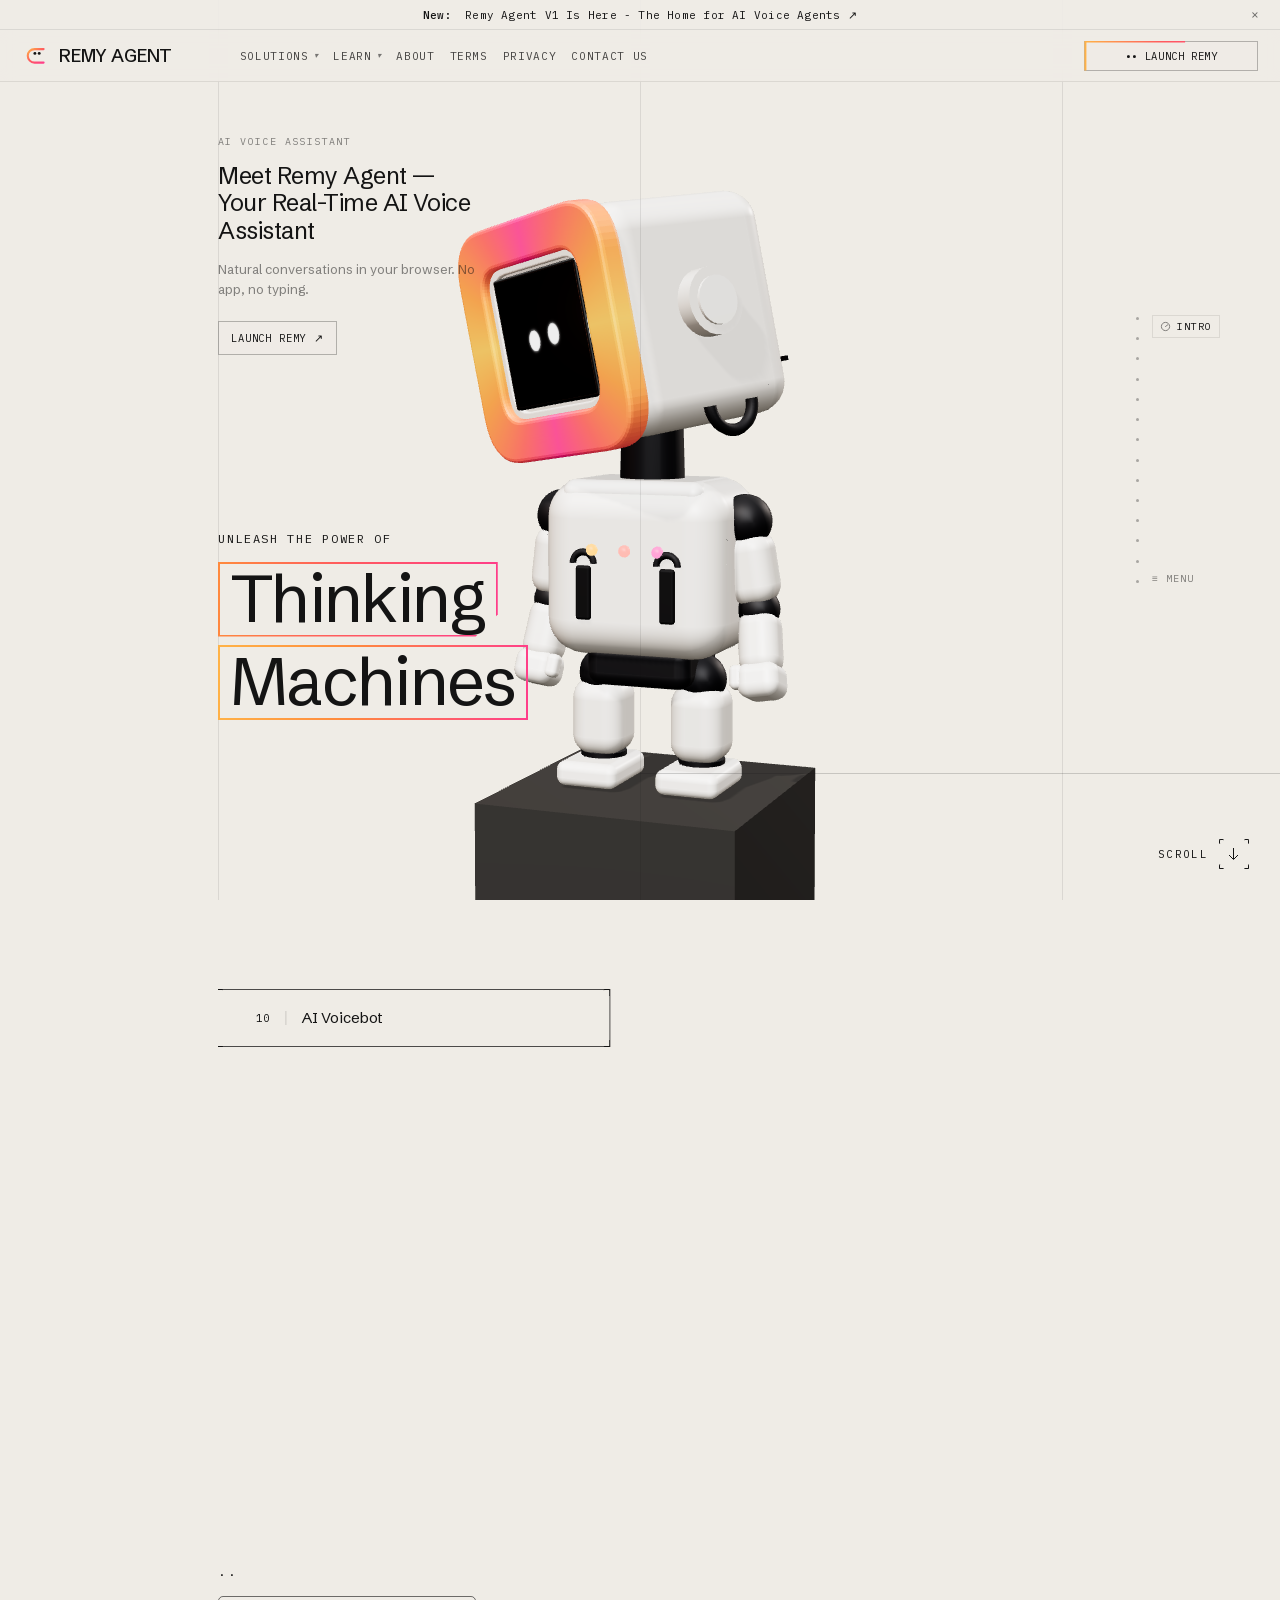
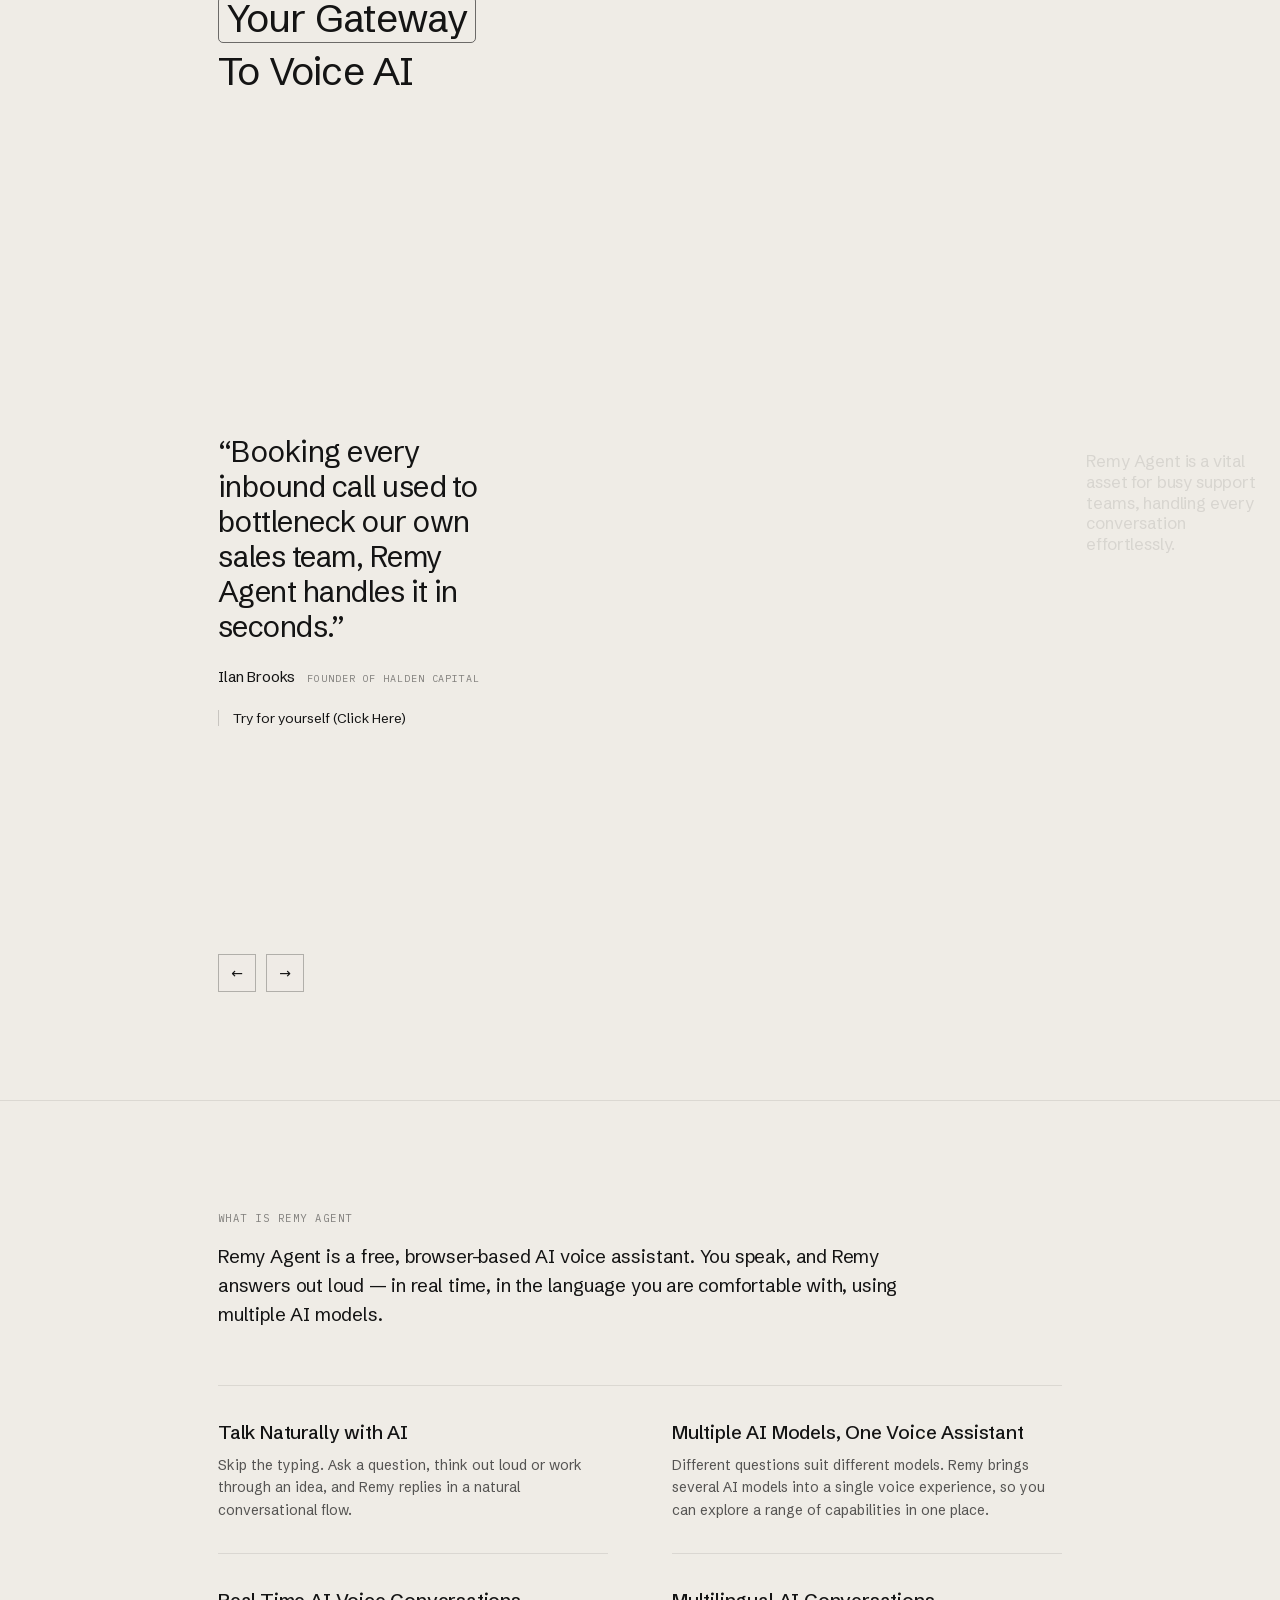
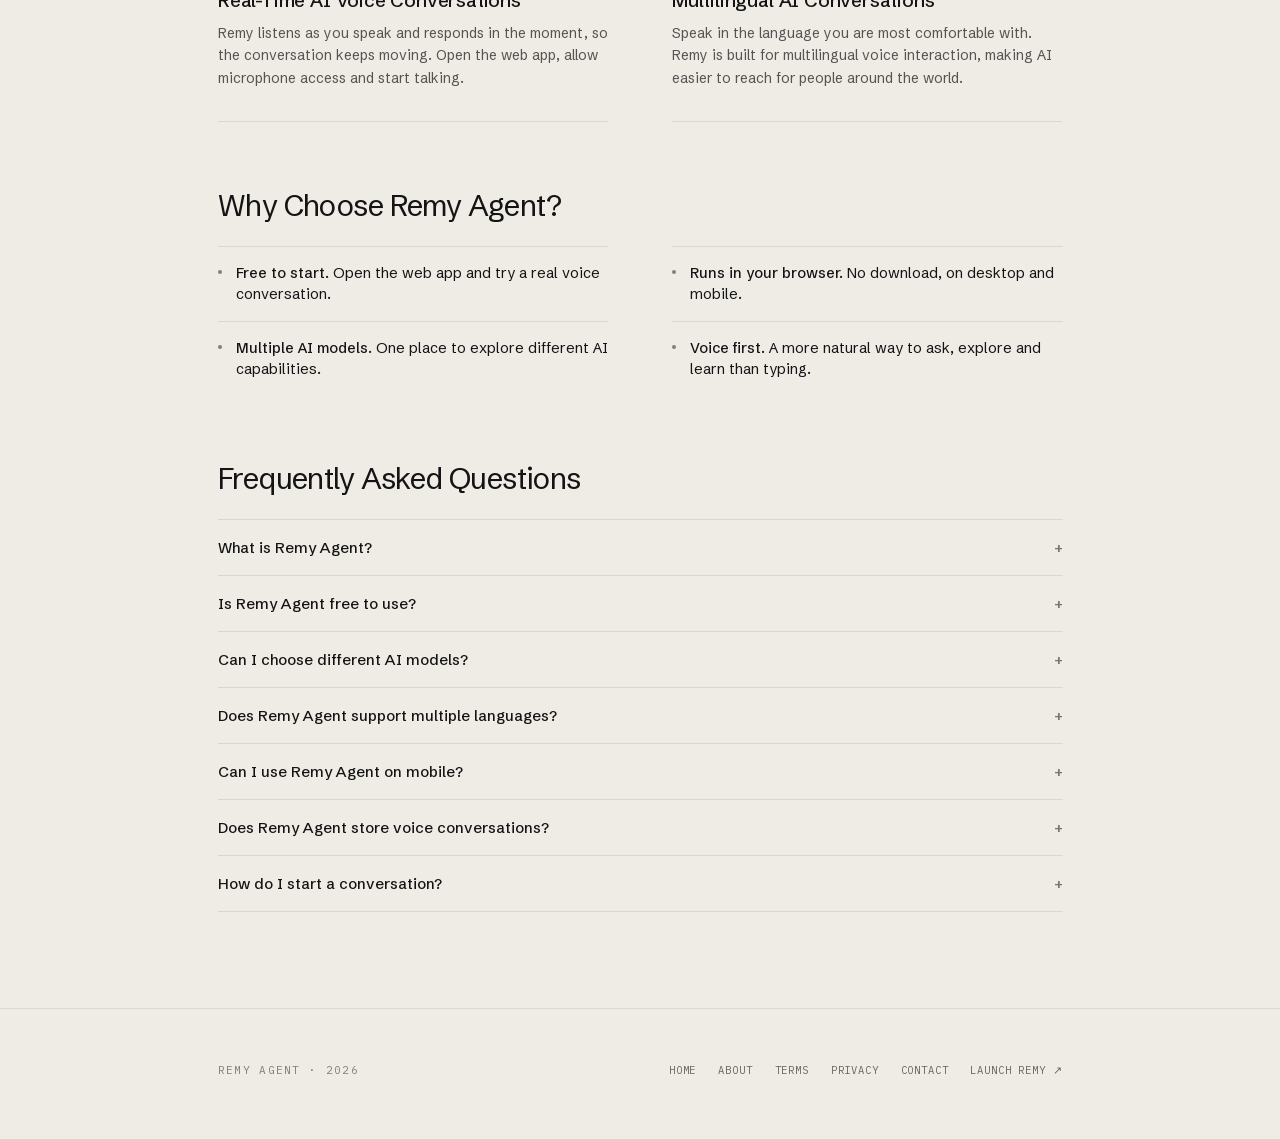
==== index.html @ 3ed599ac "Add files via upload" ====
<!DOCTYPE html>
<html lang="en">
<head>
<meta charset="utf-8" />
<meta name="viewport" content="width=device-width, initial-scale=1" />
<title>Remy Agent – Free Real-Time AI Voice Chat Assistant</title>
<meta name="description" content="Talk naturally with AI using Remy Agent. Experience real-time voice conversations, multilingual support, and multiple AI models in one voice chat assistant." />
<link rel="canonical" href="https://remyagent.cc/" />
<meta name="robots" content="index, follow, max-image-preview:large, max-snippet:-1" />
<meta name="author" content="DotcomAI" />
<meta name="theme-color" content="#efece6" />
<link rel="icon" href="favicon.svg" type="image/svg+xml" />
<meta property="og:type" content="website" />
<meta property="og:site_name" content="Remy Agent" />
<meta property="og:locale" content="en_US" />
<meta property="og:title" content="Remy Agent – Real-Time AI Voice Chat" />
<meta property="og:description" content="Have natural real-time voice conversations with AI using multiple models." />
<meta property="og:url" content="https://remyagent.cc/" />
<meta property="og:image" content="https://remyagent.cc/og-image.png" />
<meta property="og:image:width" content="1200" />
<meta property="og:image:height" content="630" />
<meta property="og:image:alt" content="Remy Agent — Thinking Machines" />
<meta name="twitter:card" content="summary_large_image" />
<meta name="twitter:title" content="Remy Agent – Real-Time AI Voice Chat" />
<meta name="twitter:description" content="Have natural real-time voice conversations with AI using multiple models." />
<meta name="twitter:image" content="https://remyagent.cc/og-image.png" />
<meta name="twitter:image:alt" content="Remy Agent — Thinking Machines" />
<script>document.documentElement.className="js";</script>
<link rel="stylesheet" href="assets/css/site.css" />
<script type="application/ld+json">
{
 "@context": "https://schema.org",
 "@graph": [
  {
   "@type": "Organization",
   "@id": "https://remyagent.cc/#org",
   "name": "DotcomAI",
   "url": "https://remyagent.cc/",
   "description": "DotcomAI is an AI-focused technology initiative under Dotcom One and the publisher of Remy Agent.",
   "parentOrganization": {
    "@type": "Organization",
    "name": "Dotcom One"
   },
   "contactPoint": {
    "@type": "ContactPoint",
    "contactType": "customer support",
    "email": "help@remyagent.cc"
   }
  },
  {
   "@type": "WebSite",
   "@id": "https://remyagent.cc/#website",
   "url": "https://remyagent.cc/",
   "name": "Remy Agent",
   "inLanguage": "en",
   "publisher": {
    "@id": "https://remyagent.cc/#org"
   }
  },
  {
   "@type": "SoftwareApplication",
   "@id": "https://remyagent.cc/#app",
   "name": "Remy Agent",
   "url": "https://remyagent.cc/",
   "applicationCategory": "CommunicationApplication",
   "operatingSystem": "Web",
   "description": "A real-time AI voice chat agent for natural conversations with multiple AI models.",
   "publisher": {
    "@id": "https://remyagent.cc/#org"
   }
  },
  {
   "@type": "WebPage",
   "@id": "https://remyagent.cc/#webpage",
   "url": "https://remyagent.cc/",
   "name": "Remy Agent – Free Real-Time AI Voice Chat Assistant",
   "description": "Talk naturally with AI using Remy Agent. Real-time voice conversations, multilingual support and multiple AI models in one voice chat assistant.",
   "isPartOf": {
    "@id": "https://remyagent.cc/#website"
   },
   "about": {
    "@id": "https://remyagent.cc/#app"
   },
   "publisher": {
    "@id": "https://remyagent.cc/#org"
   },
   "inLanguage": "en",
   "primaryImageOfPage": {
    "@type": "ImageObject",
    "url": "https://remyagent.cc/og-image.png"
   }
  }
 ]
}
</script>
</head>
<body>
<header class="topbar" id="topbar">
  <span class="tb-link"><b>New:</b>&nbsp;Remy Agent V1 Is Here - The Home for AI Voice Agents&nbsp;↗</span>
  <button class="tb-x" id="topbarClose" aria-label="Dismiss announcement">×</button>
</header>
<nav class="nav" id="siteNav" aria-label="Main">
  <a class="brand" href="./" aria-label="Remy Agent home">
    <svg viewBox="0 0 27 27" width="27" height="27" aria-hidden="true">
      <defs>
        <linearGradient id="lgBrand" x1="0" y1="0" x2="1" y2="1">
          <stop offset="0" stop-color="#ffb347"/>
          <stop offset=".5" stop-color="#ff5a5f"/>
          <stop offset="1" stop-color="#ff3d8b"/>
        </linearGradient>
      </defs>
      <path d="M21.6 7.1H12.5a6.75 6.75 0 0 0 0 13.5h9.1" fill="none" stroke="url(#lgBrand)" stroke-width="2.1" stroke-linecap="round"/>
      <circle cx="12.9" cy="11.4" r="1.45" fill="#141414"/>
      <circle cx="17.2" cy="11.4" r="1.45" fill="#141414"/>
    </svg>
    <span>REMY AGENT</span>
  </a>
  <div class="menu">
    <a href="#product">Solutions<i class="car">▾</i></a>
    <a href="#learn">Learn<i class="car">▾</i></a>
    <a href="about/">About</a>
    <a href="terms/">Terms</a>
    <a href="privacy/">Privacy</a>
    <a href="mailto:help@remyagent.cc">Contact us</a>
  </div>
  <div class="navCta"><a class="btn" href="https://chat.remyagent.cc" target="_blank" rel="noopener"><span>•• LAUNCH REMY</span></a></div>
</nav>
<aside class="rail" aria-hidden="true">
  <div class="railDots">
    <i></i><i></i><i></i><i></i><i></i><i></i><i></i>
    <i></i><i></i><i></i><i></i><i></i><i></i><i></i>
  </div>
  <div class="railBody">
    <div class="railLabel" id="railLabel">
      <svg width="11" height="11" viewBox="0 0 12 12"><circle cx="6" cy="6" r="4.5" fill="none" stroke="currentColor" stroke-width="1"/><path d="M6 6L8.4 4.2" stroke="currentColor" stroke-width="1" stroke-linecap="round"/></svg>
      <span id="railText">Intro</span>
    </div>
    <div class="railMenu">≡ MENU</div>
  </div>
</aside>
<div class="guides" aria-hidden="true"><i></i><i></i><i></i></div>

<main class="stack">
  <section class="sec hero" id="intro">
    <div class="heroIntro">
      <p class="kick rv">AI voice assistant</p>
      <h1 class="rv">Meet Remy Agent — Your Real-Time AI Voice Assistant</h1>
      <p class="heroNote rv">Natural conversations in your browser. No app, no typing.</p>
      <a class="heroCta rv" href="https://chat.remyagent.cc" target="_blank" rel="noopener"><span>Launch Remy</span><span>↗</span></a>
    </div>

    <div class="heroLeft">
      <div class="unleash rv">Unleash the power of</div>
      <div class="headline">
        <div class="hlBox hl1 rv">Thinking</div>
        <div class="hlBox hl2 rv">Machines</div>
      </div>
    </div>

    <div class="bottomRule rv"></div>

    <a class="scrollLink rv" href="#product">
      <span>Scroll</span>
      <span class="arrowBox">
        <i class="cb tl"></i><i class="cb tr"></i><i class="cb bl"></i><i class="cb br"></i>
        <svg width="11" height="13" viewBox="0 0 11 13" fill="none" aria-hidden="true"><path d="M5.5 0v11M1 7l4.5 4.5L10 7" stroke="#141414" stroke-width="1"/></svg>
      </span>
    </a>
  </section>

  <section class="sec product" id="product">
    <div class="tabs rv">
      <div class="tabTrack" id="tabTrack"></div>
    </div>

    <div class="prodHead">
      <div class="prodDots rv">··</div>
      <div class="rv"><span class="gateBox">Your Gateway</span></div>
      <div class="prodTwo rv">To Voice AI</div>
    </div>
  </section>

  <section class="sec reviews" id="reviews">
    <div class="quoteWrap rv">
      <blockquote class="quoteText fadeGroup" id="revQuote" style="margin:0"></blockquote>
      <div class="revBy fadeGroup">
        <span class="revName" id="revName">Ilan Brooks</span>
        <span class="revRole" id="revRole">Founder of Halden Capital</span>
      </div>
      <div class="tryLine fadeGroup">Try for yourself (Click Here)</div>
    </div>

    <div class="revArrows rv">
      <button id="revPrev" aria-label="Previous review">←</button>
      <button id="revNext" aria-label="Next review">→</button>
    </div>

    <p class="ghost" id="revGhost"></p>
  </section>

  <section class="sec band" id="learn">
    <p class="kick rv">What is Remy Agent</p>
    <p class="lead rv">Remy Agent is a free, browser-based AI voice assistant. You speak, and Remy answers out loud — in real time, in the language you are comfortable with, using multiple AI models.</p>

    <div class="capGrid">
      <article class="cap rv">
        <h2>Talk Naturally with AI</h2>
        <p>Skip the typing. Ask a question, think out loud or work through an idea, and Remy replies in a natural conversational flow.</p>
      </article>
      <article class="cap rv">
        <h2>Multiple AI Models, One Voice Assistant</h2>
        <p>Different questions suit different models. Remy brings several AI models into a single voice experience, so you can explore a range of capabilities in one place.</p>
      </article>
      <article class="cap rv">
        <h2>Real-Time AI Voice Conversations</h2>
        <p>Remy listens as you speak and responds in the moment, so the conversation keeps moving. Open the web app, allow microphone access and start talking.</p>
      </article>
      <article class="cap rv">
        <h2>Multilingual AI Conversations</h2>
        <p>Speak in the language you are most comfortable with. Remy is built for multilingual voice interaction, making AI easier to reach for people around the world.</p>
      </article>
    </div>

    <div class="bandBlock rv">
      <h2>Why Choose Remy Agent?</h2>
      <ul class="whyList">
        <li><b>Free to start.</b> Open the web app and try a real voice conversation.</li>
        <li><b>Runs in your browser.</b> No download, on desktop and mobile.</li>
        <li><b>Multiple AI models.</b> One place to explore different AI capabilities.</li>
        <li><b>Voice first.</b> A more natural way to ask, explore and learn than typing.</li>
      </ul>
    </div>

    <div class="bandBlock rv">
      <h2>Frequently Asked Questions</h2>
      <div class="faq">
        <details><summary>What is Remy Agent?</summary><p>Remy Agent is a web-based AI voice assistant. You speak to it in your browser and it answers out loud in real time, drawing on multiple AI models.</p></details>
        <details><summary>Is Remy Agent free to use?</summary><p>Yes. You can open the web app and start a voice conversation free of charge.</p></details>
        <details><summary>Can I choose different AI models?</summary><p>Remy brings multiple AI models into one voice experience, so you can explore different capabilities from a single place.</p></details>
        <details><summary>Does Remy Agent support multiple languages?</summary><p>Yes. Remy is built for multilingual conversations — speak in the language you are most comfortable with.</p></details>
        <details><summary>Can I use Remy Agent on mobile?</summary><p>Yes. Remy runs in a modern mobile browser, so you can start a conversation without installing an app.</p></details>
        <details><summary>Does Remy Agent store voice conversations?</summary><p>Voice is processed so Remy can respond in real time. What is processed, and how long it is kept, is described in the <a href="privacy/">Privacy Policy</a>.</p></details>
        <details><summary>How do I start a conversation?</summary><p>Select “Launch Remy” to open chat.remyagent.cc, allow microphone access when your browser asks, and begin speaking.</p></details>
      </div>
    </div>
  </section>
</main>
<footer class="footer">
  <span class="fbrand">Remy Agent · 2026</span>
  <nav class="footLinks" aria-label="Footer">
    <a href="./">Home</a>
    <a href="about/">About</a>
    <a href="terms/">Terms</a>
    <a href="privacy/">Privacy</a>
    <a href="mailto:help@remyagent.cc">Contact</a>
    <a href="https://chat.remyagent.cc" target="_blank" rel="noopener">Launch Remy ↗</a>
  </nav>
</footer>
<canvas id="gl"></canvas>
<script src="assets/js/remy.bundle.js"></script>
</body>
</html>
---- assets/css/site.css ----
@font-face{font-family:'IBM Plex Mono';font-style:normal;font-weight:300;font-display:swap;src:url('../fonts/ibm-plex-mono-300.woff2') format('woff2');}
@font-face{font-family:'IBM Plex Mono';font-style:normal;font-weight:400;font-display:swap;src:url('../fonts/ibm-plex-mono-400.woff2') format('woff2');}
@font-face{font-family:'IBM Plex Mono';font-style:normal;font-weight:500;font-display:swap;src:url('../fonts/ibm-plex-mono-500.woff2') format('woff2');}
@font-face{font-family:'Schibsted Grotesk';font-style:normal;font-weight:400 500;font-display:swap;src:url('../fonts/schibsted-grotesk-var.woff2') format('woff2');}

:root{
  --paper:#efece6;
  --ink:#141414;
  --dim:rgba(20,20,20,.5);
  --grid:rgba(20,20,20,.09);
  --hair:rgba(20,20,20,.18);
  --col:17%;
  --grad:conic-gradient(from 200deg,#ffb347,#ff8a3d 18%,#ff5a5f 34%,#ff3d8b 50%,#ff5a5f 66%,#ff8a3d 82%,#ffb347);
  --grad-l:linear-gradient(100deg,#ffb347 0%,#ff8a3d 26%,#ff5a5f 58%,#ff3d8b 100%);
  --sans:'Schibsted Grotesk',system-ui,-apple-system,'Segoe UI',Helvetica,Arial,sans-serif;
  --mono:'IBM Plex Mono',ui-monospace,SFMono-Regular,Menlo,monospace;
  --ease:cubic-bezier(.2,.7,.2,1);
}
*,*::before,*::after{box-sizing:border-box}
html,body{margin:0;padding:0}
html{scroll-behavior:auto}
body{
  background:var(--paper);
  color:var(--ink);
  font-family:var(--sans);
  -webkit-font-smoothing:antialiased;
  -moz-osx-font-smoothing:grayscale;
  overflow-x:hidden;
}
::selection{background:#ff8a3d;color:#141414}
a{color:inherit;text-decoration:none}
button{font:inherit;color:inherit}
svg{display:block}
.mono{font-family:var(--mono);text-transform:uppercase;letter-spacing:.05em}

/* ---------- fixed chrome ---------- */
#gl{position:fixed;inset:0;width:100%;height:100%;z-index:0;pointer-events:none;display:block}
.guides{position:fixed;inset:0;z-index:1;pointer-events:none}
.guides i{position:absolute;top:0;bottom:0;width:1px;background:var(--grid)}
.guides i:nth-child(1){left:17%}
.guides i:nth-child(2){left:50%}
.guides i:nth-child(3){left:83%}

.stack{position:relative;z-index:3}

.topbar{
  position:fixed;top:0;left:0;right:0;height:30px;z-index:60;
  display:flex;align-items:center;justify-content:center;
  font-family:var(--mono);font-size:11px;letter-spacing:.02em;
  background:rgba(239,236,230,.92);border-bottom:1px solid var(--grid);
  transition:transform .5s cubic-bezier(.6,0,.2,1);
}
.topbar b{font-weight:500}
.topbar .tb-link{display:inline-flex;align-items:center;gap:6px}
.topbar .tb-x{
  position:absolute;right:14px;top:50%;transform:translateY(-50%);
  width:22px;height:22px;display:grid;place-items:center;background:none;border:0;
  font-family:var(--mono);font-size:13px;line-height:1;cursor:pointer;padding:0;opacity:.6;
  transition:opacity .2s;
}
.topbar .tb-x:hover{opacity:1}
body.chrome-hidden .topbar{transform:translateY(-100%)}

.nav{
  position:fixed;top:30px;left:0;right:0;height:52px;z-index:55;
  display:grid;grid-template-columns:17% 1fr 17%;align-items:center;
  background:rgba(239,236,230,.86);
  -webkit-backdrop-filter:blur(8px);backdrop-filter:blur(8px);
  border-bottom:1px solid var(--grid);
  transition:top .5s cubic-bezier(.6,0,.2,1);
}
body.chrome-hidden .nav{top:0}
.brand{display:flex;align-items:center;gap:10px;padding-left:22px;font-size:18px;letter-spacing:-.01em;font-weight:500;white-space:nowrap}
.brand svg{flex:0 0 auto}
.menu{display:flex;align-items:center;gap:24px;padding-left:22px;font-family:var(--mono);font-size:11px;letter-spacing:.06em;text-transform:uppercase}
.menu a{display:inline-flex;align-items:center;gap:5px;opacity:.78;transition:opacity .2s;white-space:nowrap;cursor:pointer}
.menu a:hover{opacity:1}
.menu a[aria-current="page"]{opacity:1;border-bottom:1px solid var(--ink);padding-bottom:2px}

.menu .car{font-size:8px;opacity:.7;transform:translateY(-1px)}
.navCta{display:flex;align-items:center;justify-content:flex-end;padding:0 22px}
.btn{
  text-decoration:none;
  position:relative;display:inline-flex;align-items:center;justify-content:center;gap:8px;
  height:30px;width:100%;max-width:176px;padding:0 10px;
  border:1px solid rgba(20,20,20,.28);background:rgba(239,236,230,.5);
  font-family:var(--mono);font-size:10.5px;letter-spacing:.06em;text-transform:uppercase;
  cursor:pointer;transition:background .25s,border-color .25s;white-space:nowrap;text-decoration:none;
}
.btn:hover{background:rgba(20,20,20,.05);border-color:rgba(20,20,20,.5)}
.btn::before{
  content:"";position:absolute;inset:-1px;pointer-events:none;
  background:linear-gradient(90deg,#ffb347,#ff5a5f 45%,#ff3d8b);
  clip-path:polygon(0 0,58% 0,58% 2px,2px 2px,2px 100%,0 100%);
}
.btn>span{position:relative}

.rail{
  position:fixed;right:20px;top:50%;transform:translateY(-50%);
  height:270px;z-index:50;display:flex;gap:13px;
}
.railDots{display:flex;flex-direction:column;justify-content:space-between;align-items:center;width:3px;padding:2px 0}
.railDots i{width:3px;height:3px;border-radius:50%;background:rgba(20,20,20,.32)}
.railBody{position:relative;width:108px;height:100%}
.railLabel{
  position:absolute;top:0;left:0;display:flex;align-items:center;gap:6px;
  padding:4px 7px;background:rgba(239,236,230,.82);border:1px solid var(--grid);
  font-family:var(--mono);font-size:10px;letter-spacing:.1em;text-transform:uppercase;
  transition:transform .7s var(--ease);will-change:transform;
}
.railLabel svg{opacity:.55}
.railMenu{position:absolute;bottom:0;left:0;font-family:var(--mono);font-size:10px;letter-spacing:.1em;color:var(--dim);white-space:nowrap}

/* ---------- shared section bits ---------- */
.sec{position:relative;height:100vh;min-height:640px;overflow:hidden}
.hairTop{border-top:1px solid var(--hair)}
.cb{position:absolute;width:7px;height:7px;pointer-events:none;z-index:2;border-radius:1.5px}
.cb.tl{top:-1px;left:-1px;border-top:1px solid var(--ink);border-left:1px solid var(--ink)}
.cb.tr{top:-1px;right:-1px;border-top:1px solid var(--ink);border-right:1px solid var(--ink)}
.cb.bl{bottom:-1px;left:-1px;border-bottom:1px solid var(--ink);border-left:1px solid var(--ink)}
.cb.br{bottom:-1px;right:-1px;border-bottom:1px solid var(--ink);border-right:1px solid var(--ink)}

.rv{opacity:0;transform:translateY(26px);transition:opacity 1s var(--ease),transform 1s var(--ease);will-change:opacity,transform}
.sec.in .rv{opacity:1;transform:none}

/* ---------- hero ---------- */
.heroLeft{position:absolute;left:17%;bottom:20%;z-index:5}
.unleash{font-family:var(--mono);font-size:12px;letter-spacing:.14em;text-transform:uppercase;margin-bottom:16px}
.headline{display:flex;flex-direction:column;align-items:flex-start;gap:9px}
.hlBox{
  position:relative;display:inline-block;padding:.02em .18em .05em;
  font-size:clamp(42px,5.25vw,92px);font-weight:400;line-height:1.04;letter-spacing:-.025em;
  background:rgba(239,236,230,0);
}
.hlBox::after{
  content:"";position:absolute;inset:0;padding:2px;pointer-events:none;
  -webkit-mask:linear-gradient(#000 0 0) content-box,linear-gradient(#000 0 0);
  -webkit-mask-composite:xor;
  mask:linear-gradient(#000 0 0) content-box,linear-gradient(#000 0 0);
  mask-composite:exclude;
}
.hl1::after{background:linear-gradient(95deg,#ff8a3d 0%,#ff5a5f 45%,#ff3d8b 100%);clip-path:polygon(0 0,100% 0,100% calc(100% - 22px),calc(100% - 22px) 100%,0 100%)}
.hl2::after{background:linear-gradient(95deg,#ffb347 0%,#ff8a3d 42%,#ff3d8b 100%)}

.bottomRule{position:absolute;left:50%;right:0;bottom:14%;height:1px;background:var(--hair);z-index:4}
.scrollLink{
  position:absolute;right:17%;bottom:3.6%;z-index:5;
  display:flex;align-items:center;gap:12px;
  font-family:var(--mono);font-size:11px;letter-spacing:.12em;text-transform:uppercase;
}
.arrowBox{position:relative;width:28px;height:28px;display:grid;place-items:center}
.arrowBox .cb{width:5px;height:5px}
.arrowBox svg{animation:bob 2s ease-in-out infinite}
@keyframes bob{0%,100%{transform:translateY(0)}50%{transform:translateY(4px)}}

/* ---------- product ---------- */
.tabs{
  position:absolute;top:9%;left:17%;right:0;height:74px;overflow:hidden;z-index:5;
  -webkit-mask-image:linear-gradient(90deg,#000 0,#000 80%,transparent 100%);
  mask-image:linear-gradient(90deg,#000 0,#000 80%,transparent 100%);
}
.tabTrack{display:flex;height:74px;transition:transform .9s cubic-bezier(.65,0,.2,1);will-change:transform}
.tab{
  position:relative;flex:0 0 33vw;width:33vw;height:74px;display:flex;align-items:center;
  padding-right:22px;color:rgba(20,20,20,.14);
  transition:color .4s ease,opacity .6s ease;
}
.tab .frame{position:absolute;inset:8px 30px 8px -2px;border:1px solid transparent;transition:border-color .4s ease}
.tab .frame .cb{opacity:0;transition:opacity .4s ease}
.tab.active{color:var(--ink)}
.tab.active .frame{border-color:rgba(20,20,20,.75)}
.tab.active .frame .cb{opacity:1}
.tab.passed{opacity:0}
.tab .num{
  flex:0 0 68px;width:68px;padding-right:14px;margin-right:16px;
  font-family:var(--mono);font-size:11px;letter-spacing:.05em;text-align:right;
  border-right:1px solid rgba(20,20,20,.16);
}
.tab .tl{font-size:15px;letter-spacing:-.01em;line-height:1.2}
.prodHead{position:absolute;left:17%;bottom:12%;z-index:5}
.prodDots{font-family:var(--mono);font-size:12px;letter-spacing:.28em;margin-bottom:14px}
.gateBox{position:relative;display:inline-block;border:1px solid rgba(20,20,20,.6);border-radius:5px;padding:.03em .2em .07em;font-size:clamp(30px,3.05vw,54px);line-height:1.05;letter-spacing:-.02em}
.prodTwo{font-size:clamp(30px,3.05vw,54px);line-height:1.05;letter-spacing:-.02em;margin-top:8px}

/* ---------- reviews ---------- */
.revBy{display:flex;align-items:baseline;flex-wrap:wrap;gap:6px 12px;margin-top:24px}
.revBy .revName{font-size:15px;letter-spacing:-.01em;line-height:1.2}
.revBy .revRole{font-family:var(--mono);font-size:10px;letter-spacing:.09em;text-transform:uppercase;color:var(--dim)}
.quoteWrap{position:absolute;left:17%;top:26%;width:23vw;z-index:5}
.quoteText{font-size:clamp(20px,2.3vw,40px);line-height:1.19;letter-spacing:-.018em}
.tryLine{margin-top:24px;padding-left:14px;border-left:1px solid var(--hair);font-size:13.5px;display:inline-block}
.revArrows{position:absolute;left:17%;bottom:12%;display:flex;gap:10px;z-index:5}
.revArrows button{
  width:38px;height:38px;border:1px solid rgba(20,20,20,.28);background:rgba(239,236,230,.4);
  display:grid;place-items:center;cursor:pointer;font-size:14px;transition:background .2s,border-color .2s;
}
.revArrows button:hover{background:rgba(20,20,20,.06);border-color:rgba(20,20,20,.55)}
.ghost{position:absolute;left:calc(83% + 24px);right:20px;top:26%;z-index:4;color:rgba(20,20,20,.1);font-size:clamp(13px,1.3vw,21px);line-height:1.26;letter-spacing:-.01em}
.fadeGroup{transition:opacity .45s ease,transform .45s ease}
.fadeGroup.out{opacity:0;transform:translateY(10px)}


@media (max-width:1439px) and (min-width:901px){
  .scrollLink{right:2.5%}
}
@media (max-width:1200px) and (min-width:901px){
  .scrollLink span:first-child{display:none}
}

/* ---------- mobile ---------- */
@media (max-width:900px){
  .guides,.navPad,.rail,.ghost,.bottomRule{display:none!important}
  .nav{grid-template-columns:1fr auto;top:30px}
  body.chrome-hidden .nav{top:0}
  .brand{padding-left:16px;font-size:16px}
  .navCta{padding:0 16px}
  .btn{max-width:none;width:auto;padding:0 12px;font-size:10px}
  .topbar{font-size:9.5px;padding:0 42px;justify-content:flex-start;white-space:nowrap;overflow:hidden}
  .topbar .tb-link{display:block;max-width:100%;overflow:hidden;text-overflow:ellipsis;white-space:nowrap}
  .heroLeft{left:16px;bottom:16px;right:16px}
  .unleash{padding:5px 8px;background:rgba(239,236,230,.88);display:inline-block;font-size:11px}
  .hlBox{font-size:clamp(38px,11vw,64px);background:rgba(239,236,230,.88)}
  .scrollLink{right:16px;bottom:16px;font-size:10px;background:rgba(239,236,230,.88);padding:4px 6px}
  .tabs{left:0;top:12%}
  .tab{flex-basis:78vw;width:78vw}
  .tab .num{flex-basis:52px;width:52px;margin-right:12px}
  .tab .tl{font-size:13.5px}
  .prodHead{left:16px;bottom:16%;right:16px}
  .gateBox,.prodTwo{background:rgba(239,236,230,.88)}
  .prodDots{display:inline-block;padding:4px 8px;background:rgba(239,236,230,.8)}
  .quoteWrap{left:16px;right:16px;width:auto;top:14%}
  .revBy .revRole{font-size:9.5px}
  .quoteText{background:rgba(239,236,230,.88);padding:6px 8px;font-size:clamp(19px,5.4vw,30px)}
  .tryLine{background:rgba(239,236,230,.88);padding:4px 10px}
  .revArrows{left:16px;bottom:16%}
  .footer{height:24vh}
}
@media (prefers-reduced-motion:reduce){
  .arrowBox svg{animation:none}
  .rv{transition-duration:.01ms}
}
/* ============================================================
   multi-page additions
   ============================================================ */
.menu{gap:20px}
@media (max-width:1280px){.menu{gap:15px}}
.navCta .btn{text-decoration:none}
.unleash{margin:0 0 16px;font-weight:400}
section,header,footer,nav,main,article,aside{display:block}

/* hero intro block (top-left of the intro screen) */
.heroIntro{position:absolute;left:17%;top:15%;width:21%;z-index:5}
.heroIntro .kick{font-family:var(--mono);font-size:10px;letter-spacing:.14em;text-transform:uppercase;color:var(--dim);margin:0 0 14px}
.heroIntro h1{font-size:clamp(21px,1.85vw,29px);font-weight:400;line-height:1.16;letter-spacing:-.02em;margin:0 0 16px}
.heroIntro .heroNote{font-size:13px;line-height:1.5;color:var(--dim);margin:0 0 22px}
.heroIntro .heroCta{display:inline-flex;align-items:center;gap:8px;font-family:var(--mono);font-size:10.5px;letter-spacing:.08em;text-transform:uppercase;padding:9px 12px;border:1px solid rgba(20,20,20,.28);background:rgba(239,236,230,.4);transition:background .25s,border-color .25s}
.heroIntro .heroCta:hover{background:rgba(20,20,20,.06);border-color:rgba(20,20,20,.55)}

/* footer */
.footer{position:relative;z-index:3;background:var(--paper);border-top:1px solid var(--grid);padding:54px 17% 62px;display:flex;justify-content:space-between;align-items:flex-start;gap:26px;flex-wrap:wrap}
.footer .fbrand{font-family:var(--mono);font-size:11px;letter-spacing:.12em;text-transform:uppercase;color:var(--dim)}
.footLinks{display:flex;gap:22px;flex-wrap:wrap;font-family:var(--mono);font-size:10.5px;letter-spacing:.08em;text-transform:uppercase}
.footLinks a{opacity:.62;transition:opacity .2s}
.footLinks a:hover{opacity:1}

/* content band on the homepage */
.band{height:auto;min-height:0;background:var(--paper);border-top:1px solid var(--grid);padding:110px 17% 96px}
.band .kick{font-family:var(--mono);font-size:10.5px;letter-spacing:.14em;text-transform:uppercase;color:var(--dim);margin:0 0 18px}
.band .lead{font-size:clamp(17px,1.45vw,21px);line-height:1.55;letter-spacing:-.01em;max-width:58ch;margin:0 0 10px}
.capGrid{display:grid;grid-template-columns:1fr 1fr;gap:0 64px;margin-top:56px;border-top:1px solid var(--grid)}
.cap{padding:34px 0 32px;border-bottom:1px solid var(--grid)}
.cap h2{font-size:19px;font-weight:500;letter-spacing:-.01em;margin:0 0 10px}
.cap p{font-size:14px;line-height:1.6;color:rgba(20,20,20,.7);margin:0}
.bandBlock{padding-top:64px}
.bandBlock h2{font-size:clamp(22px,2.3vw,34px);font-weight:400;letter-spacing:-.02em;margin:0 0 22px}
.whyList{list-style:none;padding:0;margin:0;display:grid;grid-template-columns:1fr 1fr;gap:0 64px}
.whyList li{border-top:1px solid var(--grid);padding:16px 0 16px 18px;position:relative;font-size:14.5px;line-height:1.45}
.whyList li::before{content:"";position:absolute;left:0;top:23px;width:4px;height:4px;border-radius:50%;background:var(--ink);opacity:.5}
.whyList li b{font-weight:500}
.faq{margin-top:8px;border-top:1px solid var(--grid)}
.faq details{border-bottom:1px solid var(--grid);padding:18px 0}
.faq summary{cursor:pointer;list-style:none;font-size:15px;font-weight:500;display:flex;justify-content:space-between;gap:20px;align-items:baseline}
.faq summary::-webkit-details-marker{display:none}
.faq summary::after{content:"+";font-family:var(--mono);font-size:15px;opacity:.55;flex:0 0 auto}
.faq details[open] summary::after{content:"–"}
.faq details p{margin:12px 0 2px;font-size:14px;line-height:1.6;color:rgba(20,20,20,.7);max-width:70ch}

/* inner pages */
.page{position:relative;z-index:3;background:var(--paper)}
.pageHead{padding:196px 17% 76px;border-bottom:1px solid var(--grid)}
.pageHead .kick{font-family:var(--mono);font-size:10.5px;letter-spacing:.14em;text-transform:uppercase;color:var(--dim);margin:0 0 22px}
.pageHead h1{font-size:clamp(36px,4.8vw,78px);font-weight:400;line-height:1.02;letter-spacing:-.03em;margin:0}
.pageHead h1 .grad{display:block;margin-top:12px;font-size:clamp(26px,3.4vw,54px);background:linear-gradient(95deg,#ffb347,#ff8a3d 30%,#ff5a5f 65%,#ff3d8b);-webkit-background-clip:text;background-clip:text;color:transparent}
.lede{font-size:clamp(15px,1.25vw,18px);line-height:1.6;color:rgba(20,20,20,.72);max-width:60ch;margin:28px 0 0}
.sect{padding:76px 17%;border-bottom:1px solid var(--grid)}
.sect .kick{font-family:var(--mono);font-size:10.5px;letter-spacing:.14em;text-transform:uppercase;color:var(--dim);margin:0 0 16px}
.sect h2{font-size:clamp(22px,2.3vw,34px);font-weight:400;letter-spacing:-.02em;line-height:1.15;margin:0 0 20px;max-width:24ch}
.sect p{font-size:15px;line-height:1.68;color:rgba(20,20,20,.74);max-width:66ch;margin:0 0 16px}
.sect p:last-child{margin-bottom:0}
.split{display:grid;grid-template-columns:1fr 1fr;gap:10px 72px}
.cards{display:grid;grid-template-columns:1fr 1fr;gap:1px;background:var(--grid);border:1px solid var(--grid);margin-top:34px}
.card{background:var(--paper);padding:30px 28px 32px}
.card h3{font-size:16.5px;font-weight:500;margin:0 0 8px}
.card p{font-size:13.5px;line-height:1.55;margin:0;color:rgba(20,20,20,.7)}
.vals{display:grid;grid-template-columns:repeat(4,1fr);gap:1px;background:var(--grid);border-top:1px solid var(--grid);margin-top:34px}
.val{background:var(--paper);padding:26px 22px 30px 0}
.val h3{font-size:15px;font-weight:500;margin:0 0 8px}
.val p{font-size:13px;line-height:1.5;margin:0;color:rgba(20,20,20,.68)}
.founder{display:flex;gap:32px;align-items:center;margin-top:30px;flex-wrap:wrap}
.founder .avatar{width:96px;height:96px;flex:0 0 auto;border:1px solid rgba(20,20,20,.3);display:grid;place-items:center;font-family:Georgia,serif;font-size:30px;letter-spacing:.02em}
.founder .who{font-family:var(--mono);font-size:11px;letter-spacing:.1em;text-transform:uppercase;color:var(--dim);margin:0 0 6px}
.founder .name{font-size:22px;font-weight:400;margin:0 0 4px}
.hier{display:flex;align-items:center;gap:14px;flex-wrap:wrap;margin-top:28px;font-family:var(--mono);font-size:11px;letter-spacing:.08em;text-transform:uppercase}
.hier span{padding:10px 14px;border:1px solid rgba(20,20,20,.22)}
.hier i{font-style:normal;opacity:.4}
.ctaBand{padding:92px 17% 104px;border-bottom:1px solid var(--grid)}
.ctaBand h2{font-size:clamp(28px,3.2vw,52px);font-weight:400;letter-spacing:-.03em;line-height:1.05;margin:0 0 18px;max-width:20ch}
.ctaBand p{font-size:15px;line-height:1.6;color:rgba(20,20,20,.7);max-width:48ch;margin:0 0 30px}
.btn.btnWide{width:auto;max-width:none;padding:0 20px;height:40px;font-size:11px;display:inline-flex}

/* legal */
.legal{padding:196px 17% 96px}
.legal .doc{max-width:780px}
.legal h1{font-size:clamp(30px,3.4vw,52px);font-weight:400;letter-spacing:-.025em;margin:0 0 12px;line-height:1.05}
.legal .updated{font-family:var(--mono);font-size:10.5px;letter-spacing:.1em;text-transform:uppercase;color:var(--dim);margin:0 0 44px}
.legal h2{font-size:18px;font-weight:500;margin:38px 0 10px}
.legal h3{font-size:15px;font-weight:500;margin:24px 0 8px}
.legal p,.legal li{font-size:14.5px;line-height:1.72;color:rgba(20,20,20,.74);margin:0 0 14px}
.legal ul{padding-left:20px;margin:0 0 16px}
.legal li{margin-bottom:8px}
.legal a{text-decoration:underline;text-underline-offset:3px}
.legal .note{border-left:1px solid var(--hair);padding-left:14px;font-size:13.5px;color:var(--dim)}

/* 404 */
.nf{padding:220px 17% 140px}
.nf h1{font-size:clamp(34px,5vw,80px);font-weight:400;letter-spacing:-.03em;margin:0 0 18px}
.nf p{font-size:15px;color:rgba(20,20,20,.7);margin:0 0 28px}

@media (max-width:900px){
  .heroIntro{left:16px;right:16px;width:auto;top:13%;background:rgba(239,236,230,.9);padding:14px 14px 16px}
  .heroIntro h1{font-size:19px}
  .heroIntro .heroNote{display:none}
  .heroIntro .heroCta{margin-top:2px}
  .band{padding:64px 16px 56px}
  .capGrid{grid-template-columns:1fr;gap:0;margin-top:36px}
  .whyList{grid-template-columns:1fr;gap:0}
  .bandBlock{padding-top:44px}
  .footer{padding:40px 16px 46px;flex-direction:column;gap:20px}
  .pageHead{padding:150px 16px 52px}
  .sect{padding:52px 16px}
  .sect h2{max-width:none}
  .split,.cards,.vals{grid-template-columns:1fr}
  .ctaBand{padding:60px 16px 70px}
  .legal{padding:150px 16px 70px}
  .nf{padding:170px 16px 110px}
  .founder{gap:20px}
}

/* reveal fallback: only hide when JS is available */
.page .rv{opacity:1;transform:none}
html.js .page .rv{opacity:0;transform:translateY(26px);transition:opacity .8s var(--ease),transform .8s var(--ease)}
html.js .page .rv.on{opacity:1;transform:none}

/* mobile: keep the page links reachable in a slim row under the nav */
@media (max-width:900px){
  .menu{
    position:fixed;top:82px;left:0;right:0;height:34px;z-index:54;
    display:flex;align-items:center;gap:16px;padding:0 16px;
    background:rgba(239,236,230,.94);border-bottom:1px solid var(--grid);
    overflow-x:auto;scrollbar-width:none;transition:top .5s cubic-bezier(.6,0,.2,1);
  }
  .menu::-webkit-scrollbar{display:none}
  .menu a{font-size:10px;opacity:.72}
  body.chrome-hidden .menu{top:52px}
  .heroIntro{top:17%}
  .pageHead{padding-top:196px}
  .legal{padding-top:196px}
  .nf{padding-top:200px}
}
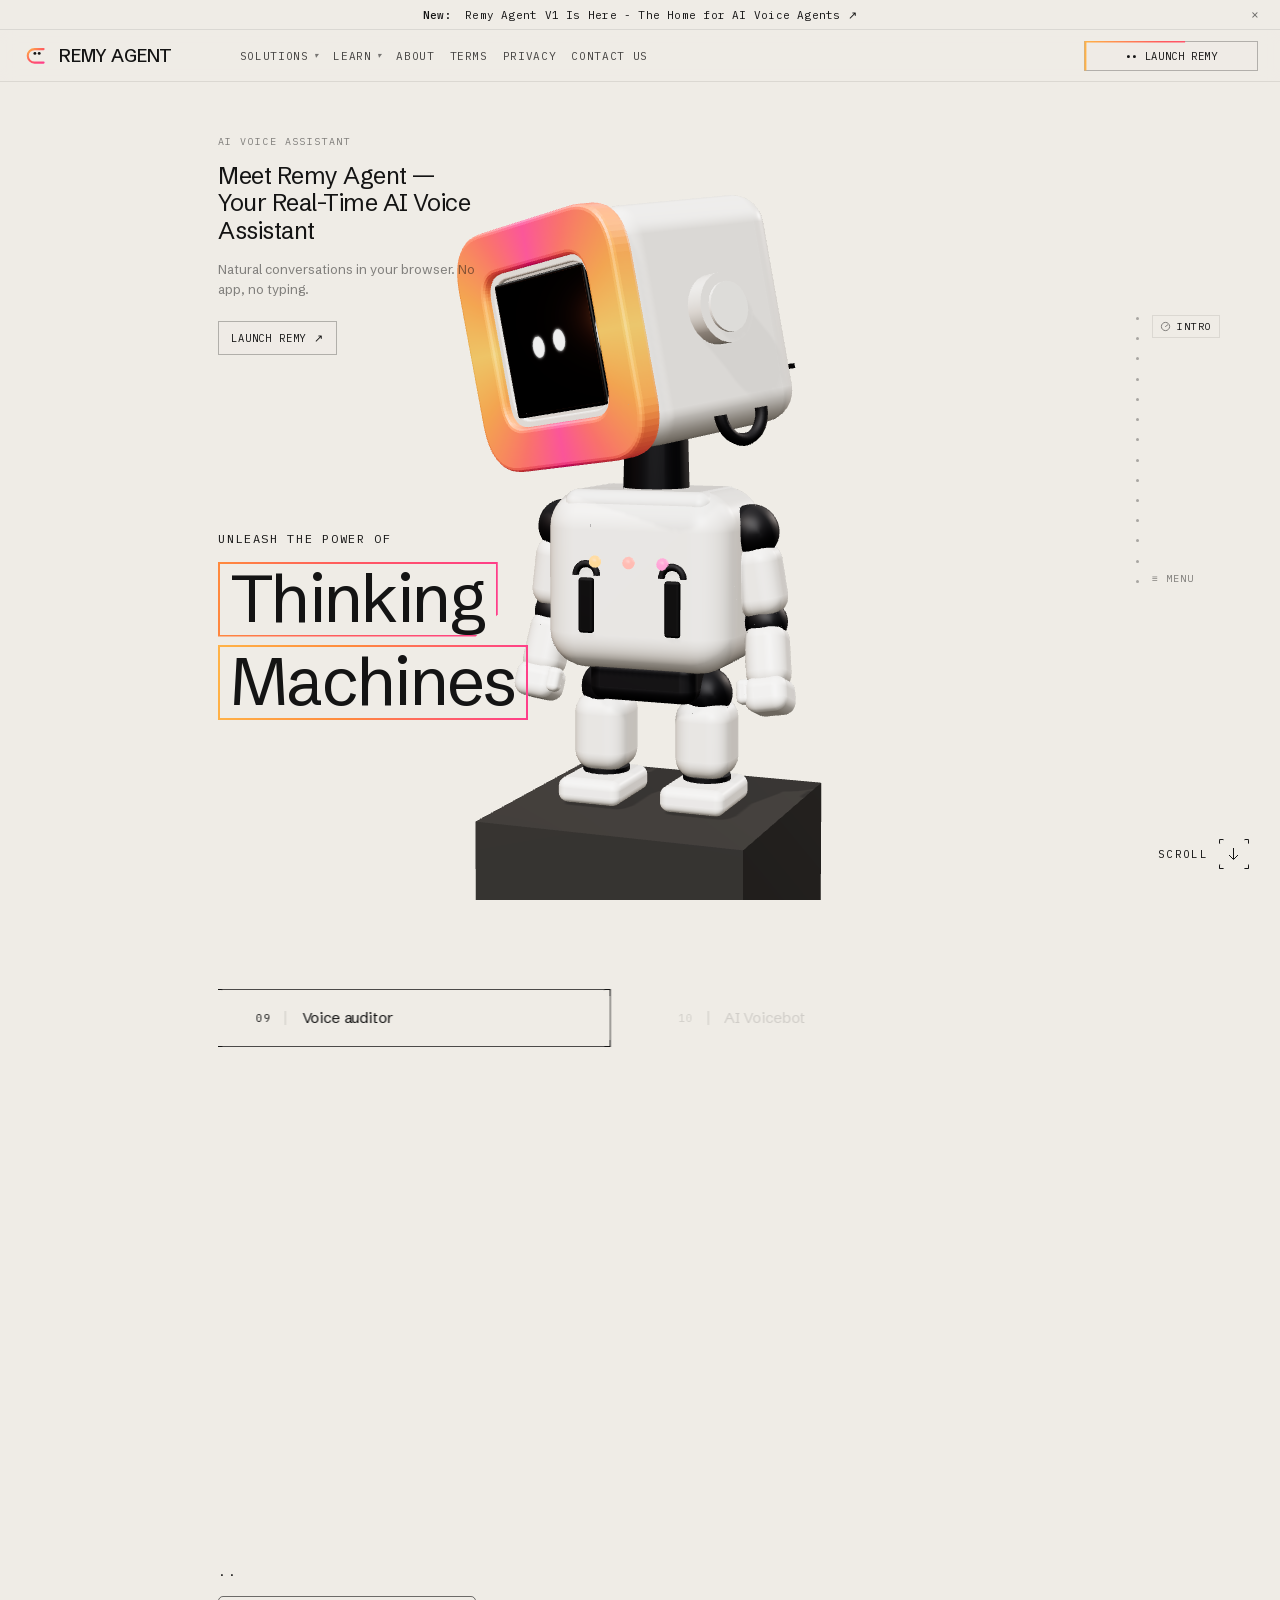
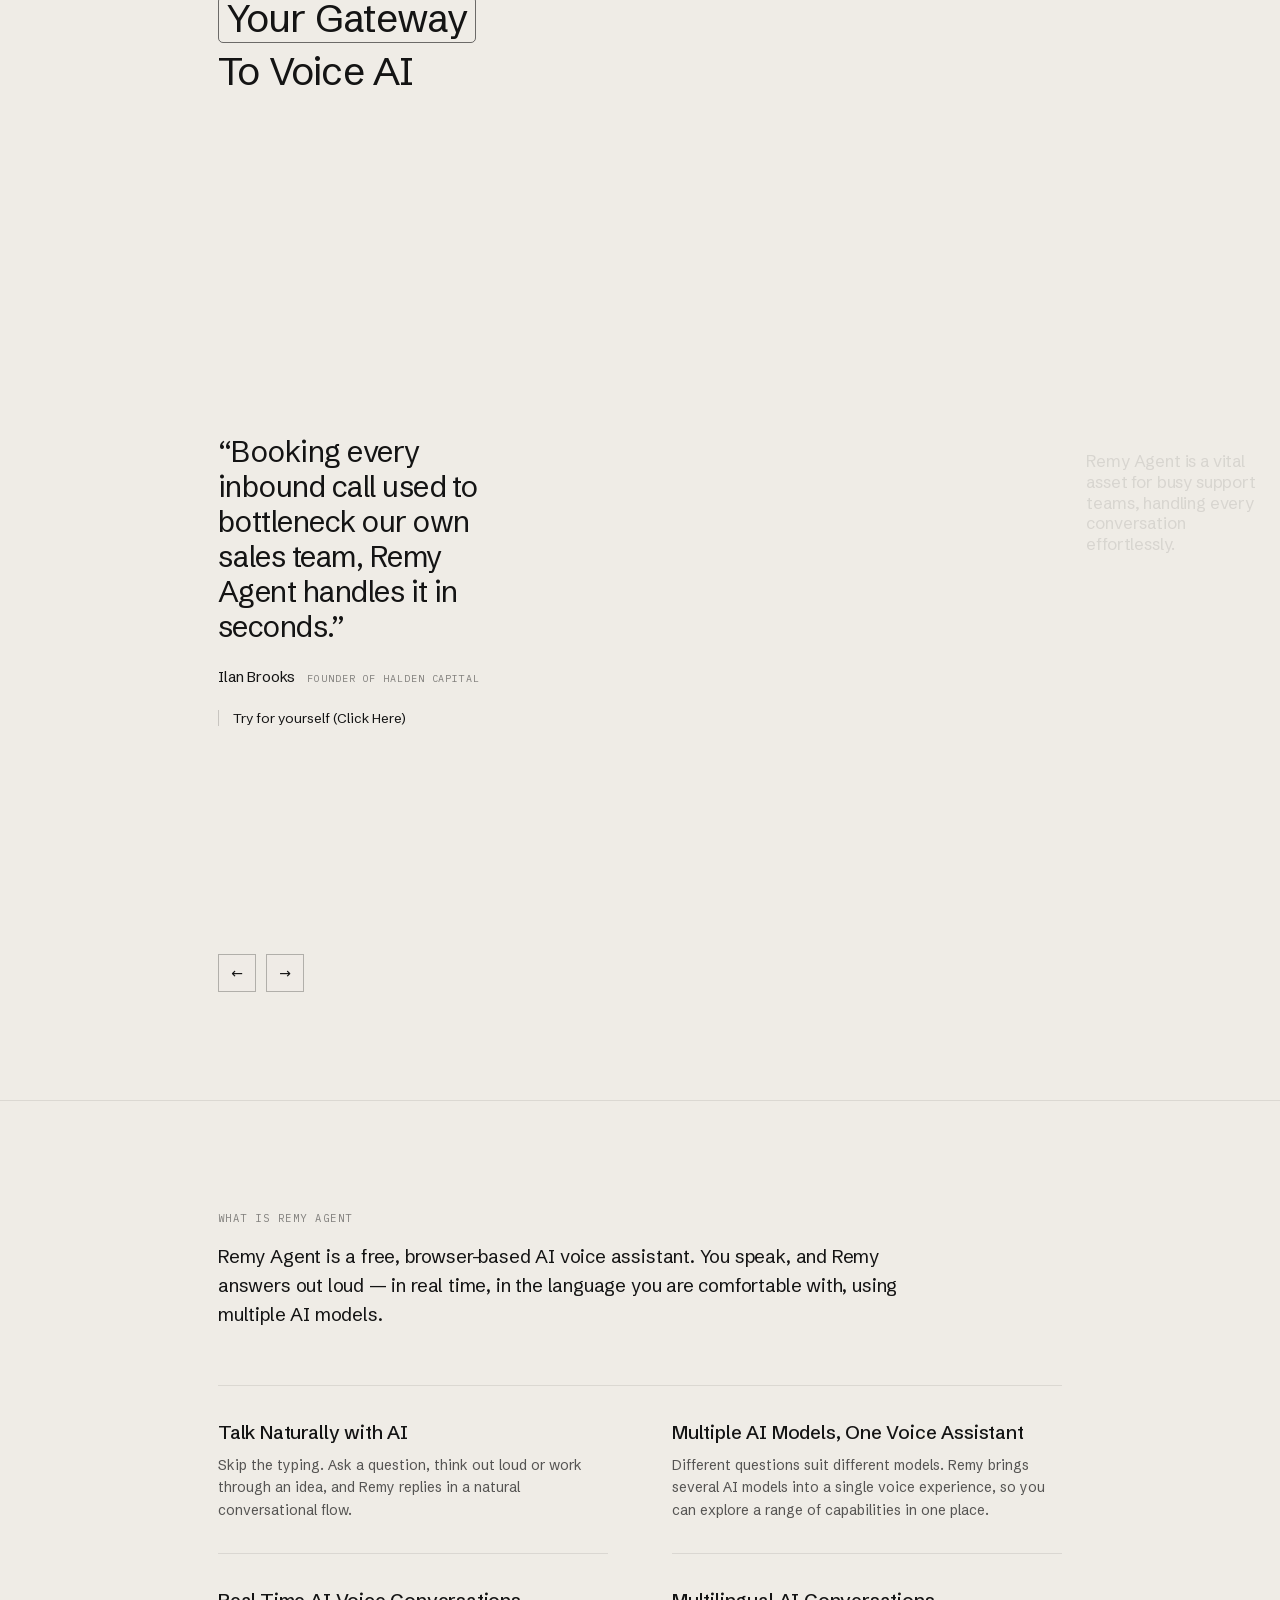
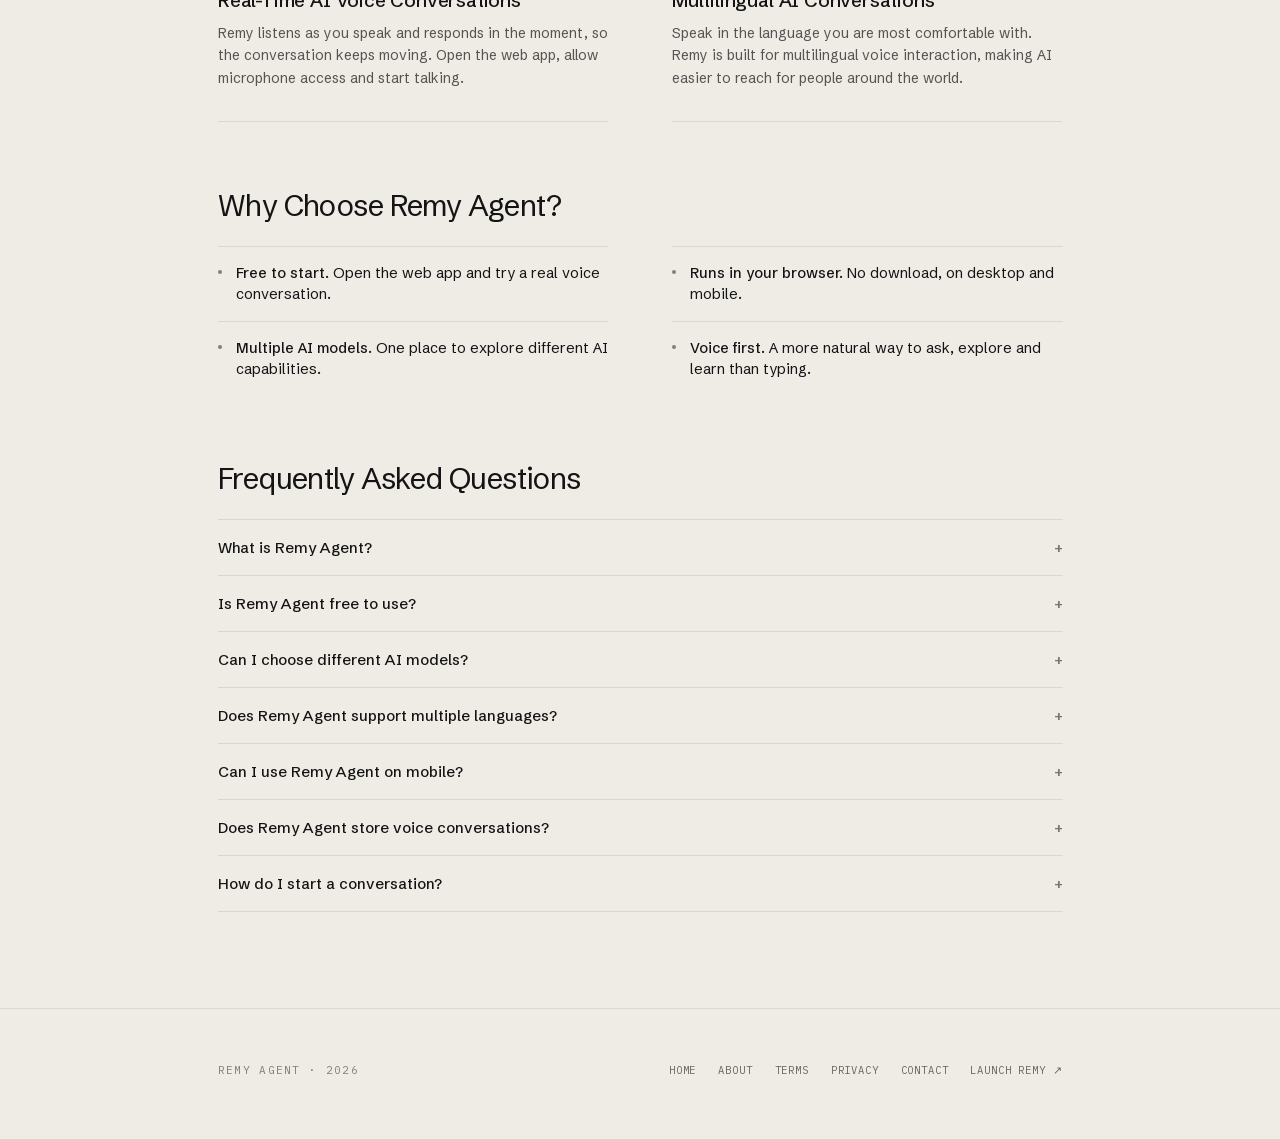
==== commit 619a3b20: "Add files via upload" ====
--- a/index.html
+++ b/index.html
@@ -121,7 +121,7 @@
     <a href="about/">About</a>
     <a href="terms/">Terms</a>
     <a href="privacy/">Privacy</a>
-    <a href="mailto:help@remyagent.cc">Contact us</a>
+    <a href="contact/">Contact us</a>
   </div>
   <div class="navCta"><a class="btn" href="https://chat.remyagent.cc" target="_blank" rel="noopener"><span>•• LAUNCH REMY</span></a></div>
 </nav>
@@ -138,7 +138,6 @@
     <div class="railMenu">≡ MENU</div>
   </div>
 </aside>
-<div class="guides" aria-hidden="true"><i></i><i></i><i></i></div>
 
 <main class="stack">
   <section class="sec hero" id="intro">
@@ -156,8 +155,6 @@
         <div class="hlBox hl2 rv">Machines</div>
       </div>
     </div>
-
-    <div class="bottomRule rv"></div>
 
     <a class="scrollLink rv" href="#product">
       <span>Scroll</span>
@@ -252,7 +249,7 @@
     <a href="about/">About</a>
     <a href="terms/">Terms</a>
     <a href="privacy/">Privacy</a>
-    <a href="mailto:help@remyagent.cc">Contact</a>
+    <a href="contact/">Contact</a>
     <a href="https://chat.remyagent.cc" target="_blank" rel="noopener">Launch Remy ↗</a>
   </nav>
 </footer>
--- a/assets/css/site.css
+++ b/assets/css/site.css
@@ -35,11 +35,6 @@
 
 /* ---------- fixed chrome ---------- */
 #gl{position:fixed;inset:0;width:100%;height:100%;z-index:0;pointer-events:none;display:block}
-.guides{position:fixed;inset:0;z-index:1;pointer-events:none}
-.guides i{position:absolute;top:0;bottom:0;width:1px;background:var(--grid)}
-.guides i:nth-child(1){left:17%}
-.guides i:nth-child(2){left:50%}
-.guides i:nth-child(3){left:83%}
 
 .stack{position:relative;z-index:3}
 
@@ -142,7 +137,6 @@
 .hl1::after{background:linear-gradient(95deg,#ff8a3d 0%,#ff5a5f 45%,#ff3d8b 100%);clip-path:polygon(0 0,100% 0,100% calc(100% - 22px),calc(100% - 22px) 100%,0 100%)}
 .hl2::after{background:linear-gradient(95deg,#ffb347 0%,#ff8a3d 42%,#ff3d8b 100%)}
 
-.bottomRule{position:absolute;left:50%;right:0;bottom:14%;height:1px;background:var(--hair);z-index:4}
 .scrollLink{
   position:absolute;right:17%;bottom:3.6%;z-index:5;
   display:flex;align-items:center;gap:12px;
@@ -209,7 +203,7 @@
 
 /* ---------- mobile ---------- */
 @media (max-width:900px){
-  .guides,.navPad,.rail,.ghost,.bottomRule{display:none!important}
+  .navPad,.rail,.ghost{display:none!important}
   .nav{grid-template-columns:1fr auto;top:30px}
   body.chrome-hidden .nav{top:0}
   .brand{padding-left:16px;font-size:16px}
@@ -377,3 +371,13 @@
   .legal{padding-top:196px}
   .nf{padding-top:200px}
 }
+
+/* contact page */
+.sect .mailBig{font-family:var(--mono);font-size:clamp(20px,2.5vw,36px);letter-spacing:-.01em;line-height:1.15;margin:0 0 16px;word-break:break-word}
+.sect .mailBig a{text-decoration:none;border-bottom:1px solid rgba(20,20,20,.25)}
+.sect .mailBig a:hover{border-bottom-color:#ff5a5f}
+.contactRow{display:flex;gap:12px;flex-wrap:wrap;align-items:center;margin-top:26px}
+.copyBtn{height:40px;padding:0 16px;border:1px solid rgba(20,20,20,.28);background:transparent;font-family:var(--mono);font-size:10.5px;letter-spacing:.08em;text-transform:uppercase;cursor:pointer;transition:background .2s,border-color .2s}
+.copyBtn:hover{background:rgba(20,20,20,.06);border-color:rgba(20,20,20,.5)}
+.copyMsg{font-family:var(--mono);font-size:10px;letter-spacing:.08em;text-transform:uppercase;color:var(--dim)}
+.card a{text-decoration:underline;text-underline-offset:2px}
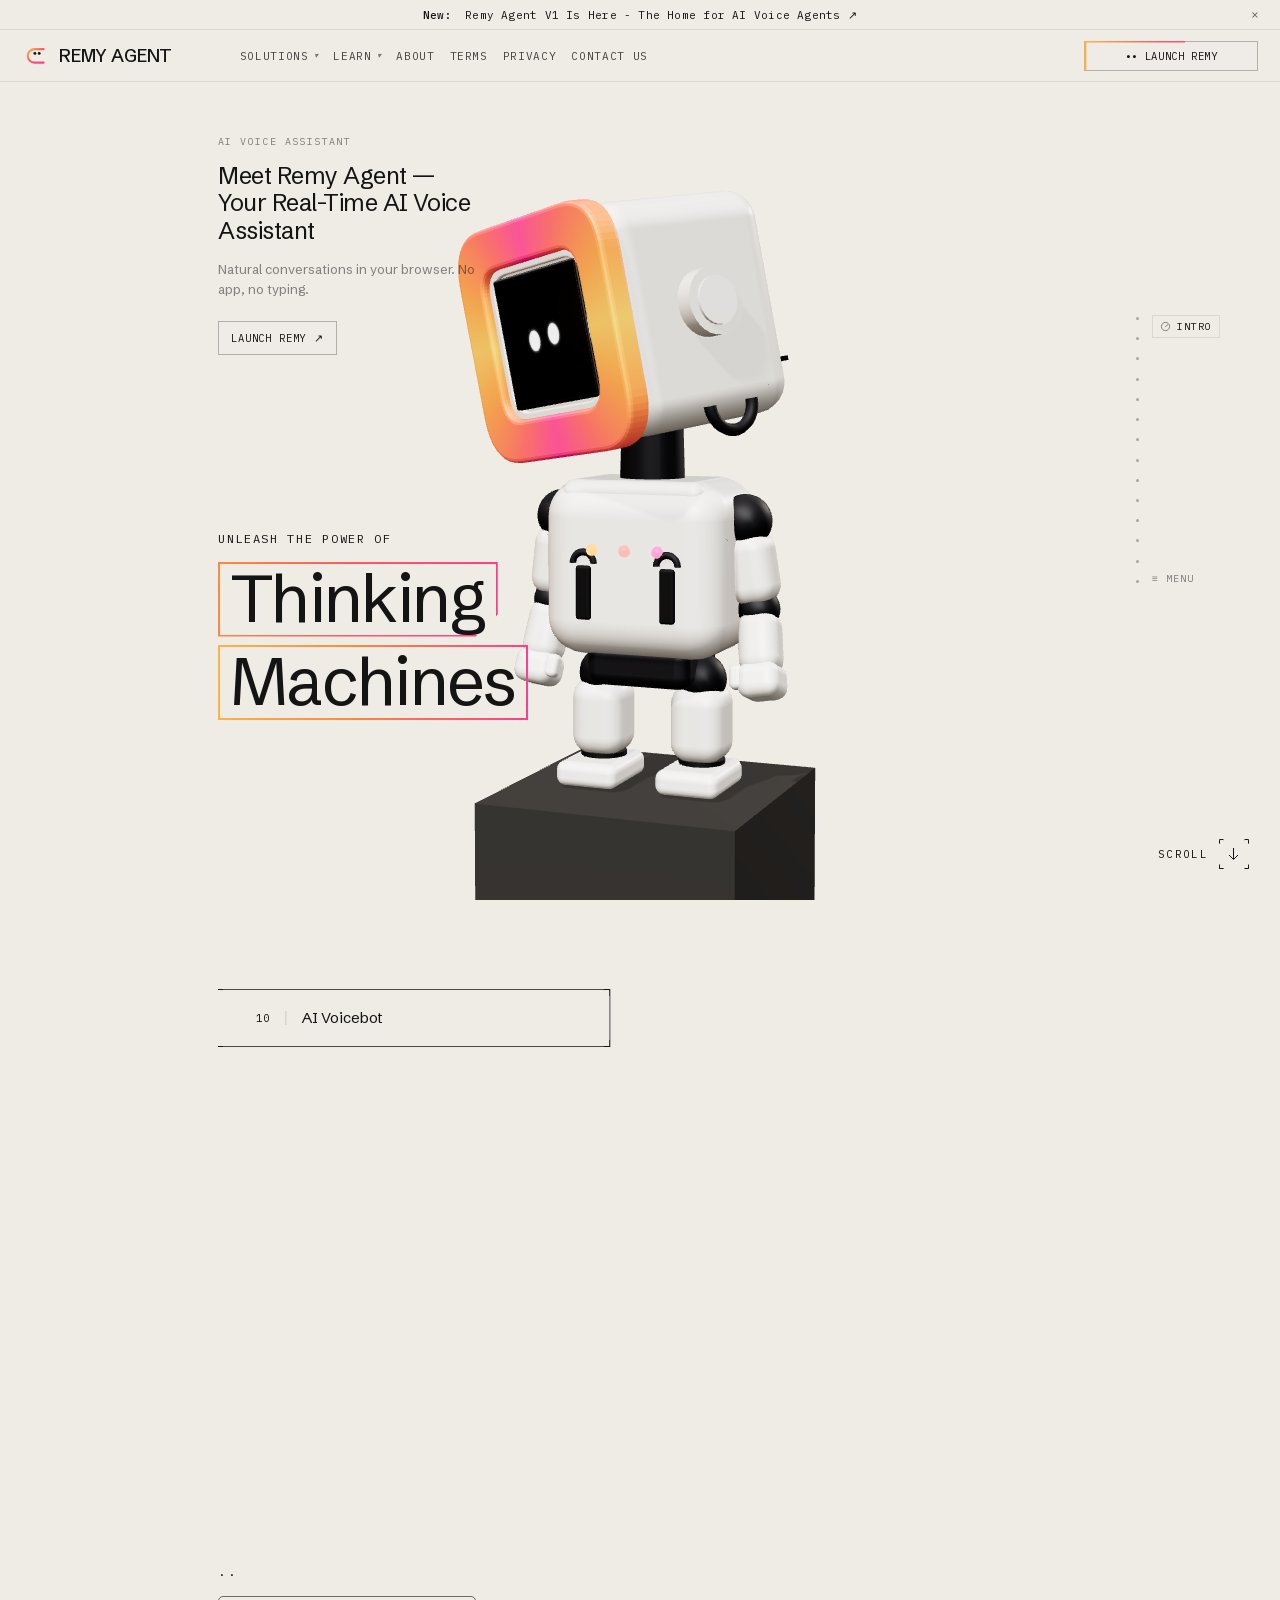
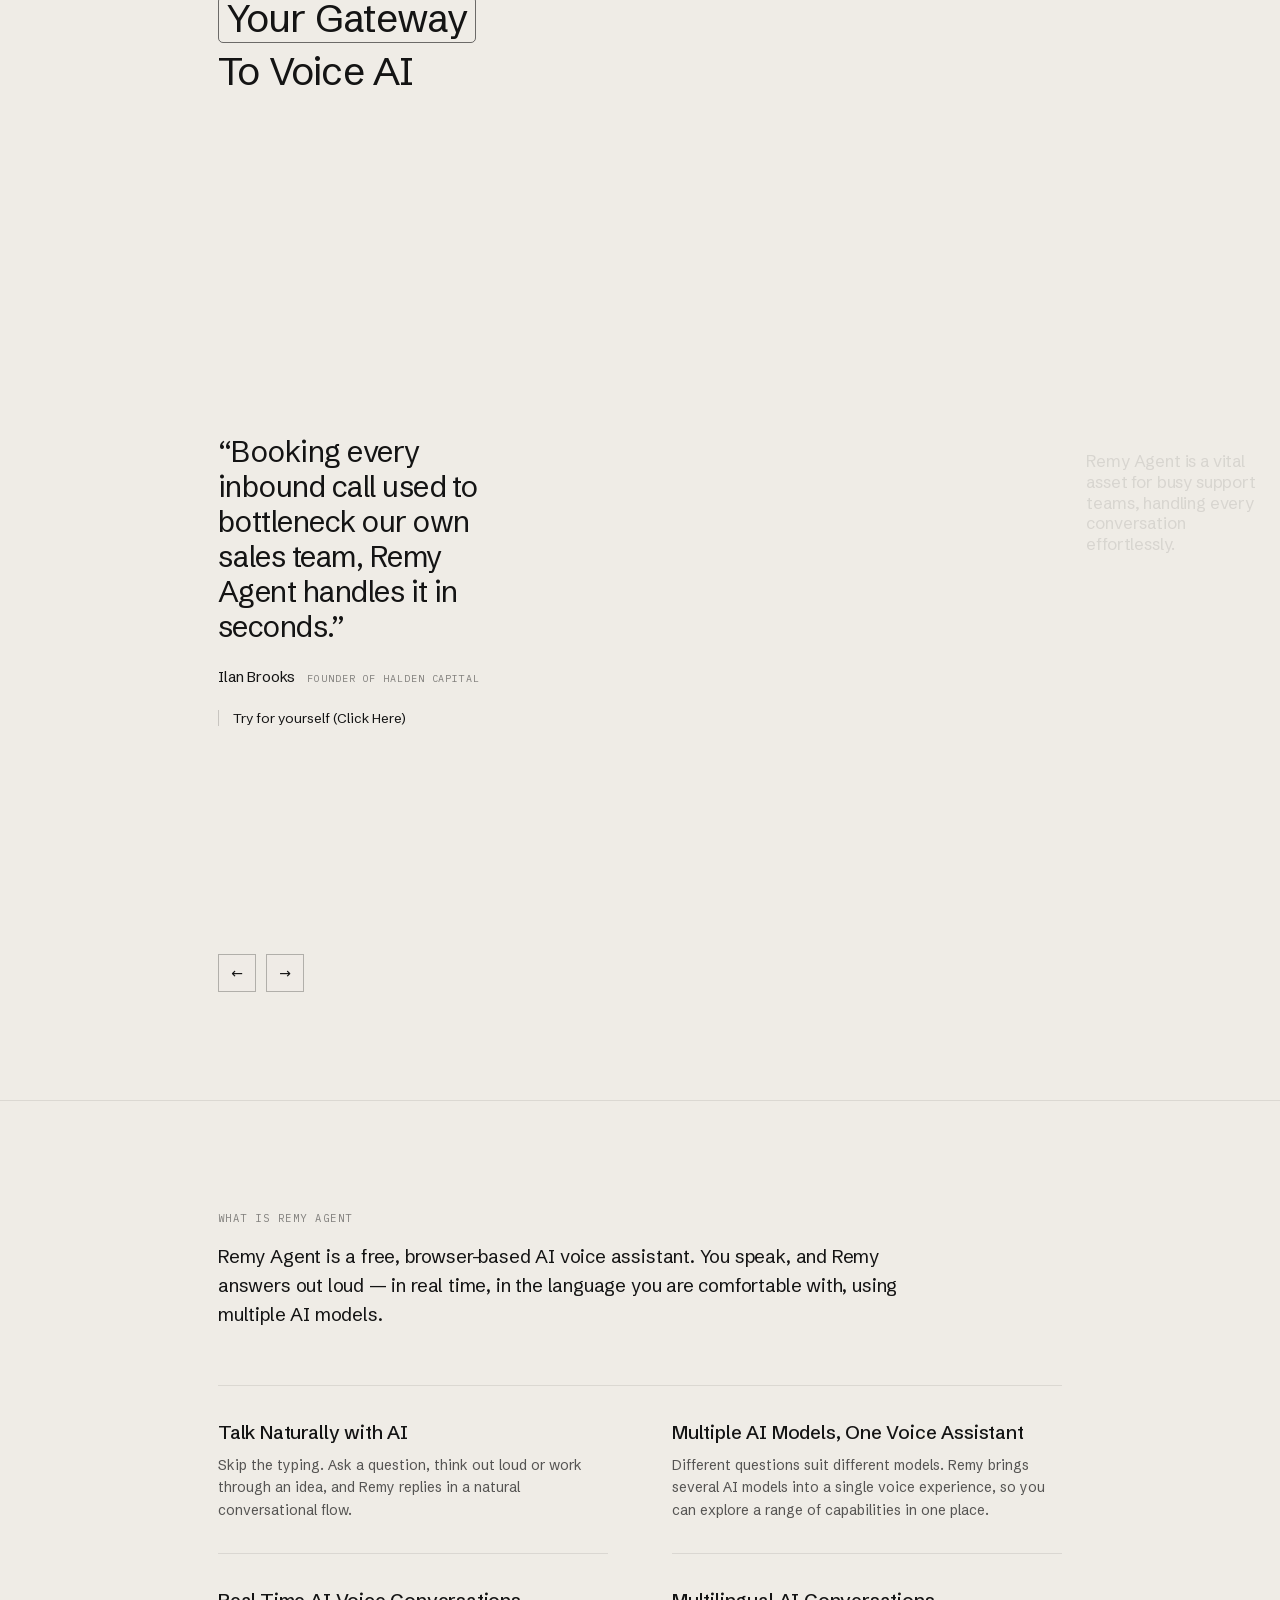
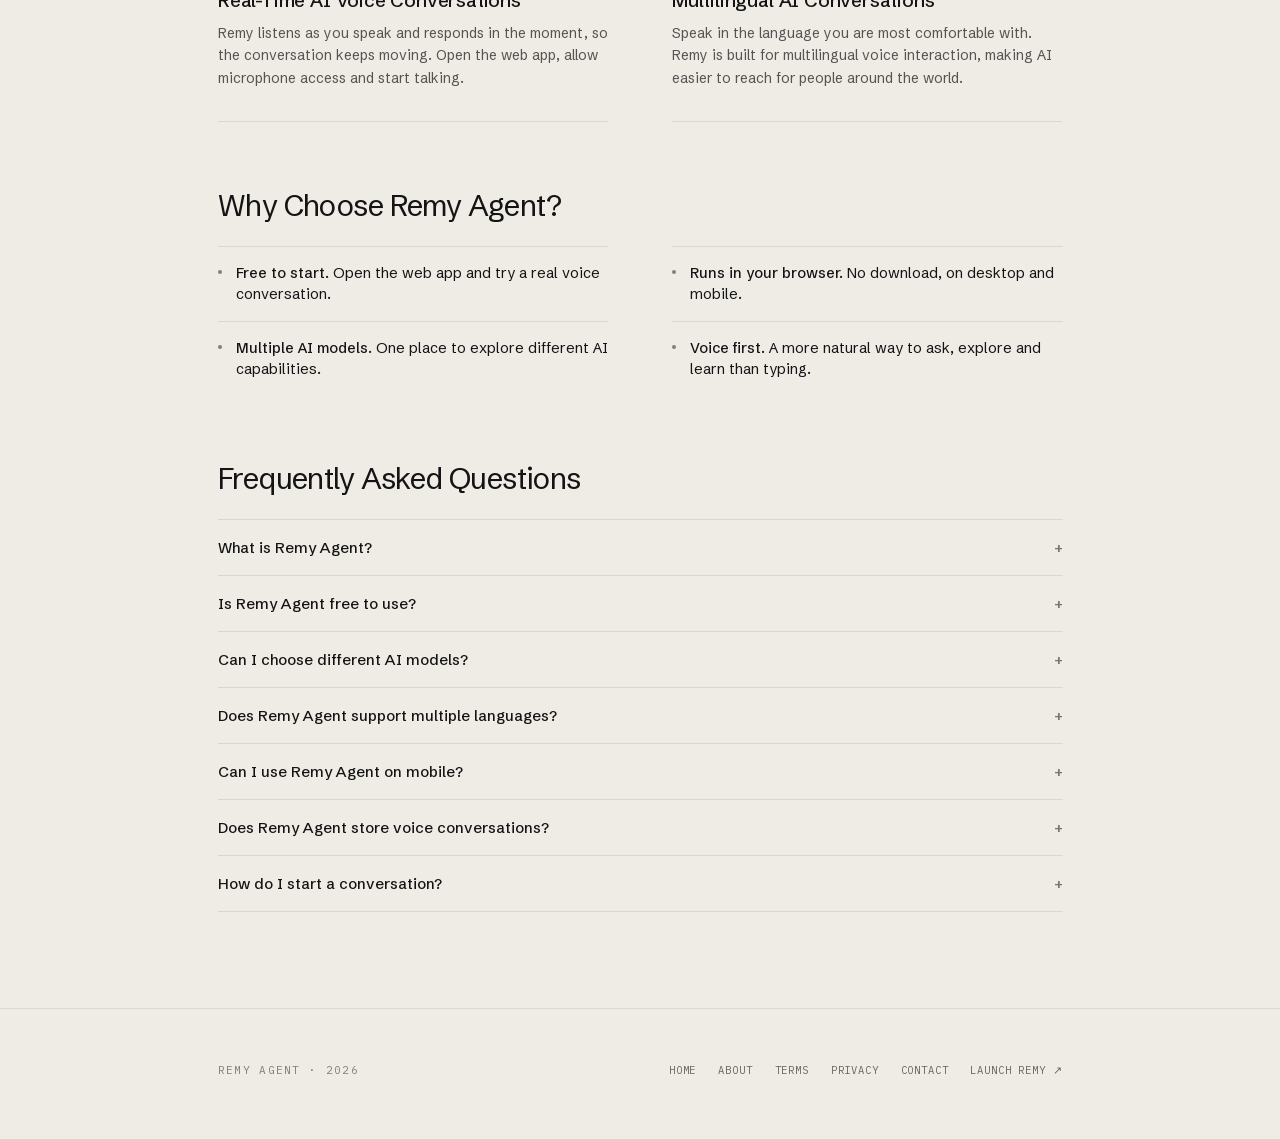
==== commit 53aa18db: "Update index.html" ====
--- a/index.html
+++ b/index.html
@@ -3,13 +3,14 @@
 <head>
 <meta charset="utf-8" />
 <meta name="viewport" content="width=device-width, initial-scale=1" />
-<title>Remy Agent – Free Real-Time AI Voice Chat Assistant</title>
+<title>Remy Agent – Free Real Time AI Voice Chat Assistant</title>
 <meta name="description" content="Talk naturally with AI using Remy Agent. Experience real-time voice conversations, multilingual support, and multiple AI models in one voice chat assistant." />
 <link rel="canonical" href="https://remyagent.cc/" />
 <meta name="robots" content="index, follow, max-image-preview:large, max-snippet:-1" />
 <meta name="author" content="DotcomAI" />
 <meta name="theme-color" content="#efece6" />
 <link rel="icon" href="favicon.svg" type="image/svg+xml" />
+<meta name="keywords" content="remy, remyai,remy ai, remy voice assisstant, dotcomai, dotcom ai, remy by dotcomai, remy agent,remyagent, manuja damsara">
 <meta property="og:type" content="website" />
 <meta property="og:site_name" content="Remy Agent" />
 <meta property="og:locale" content="en_US" />
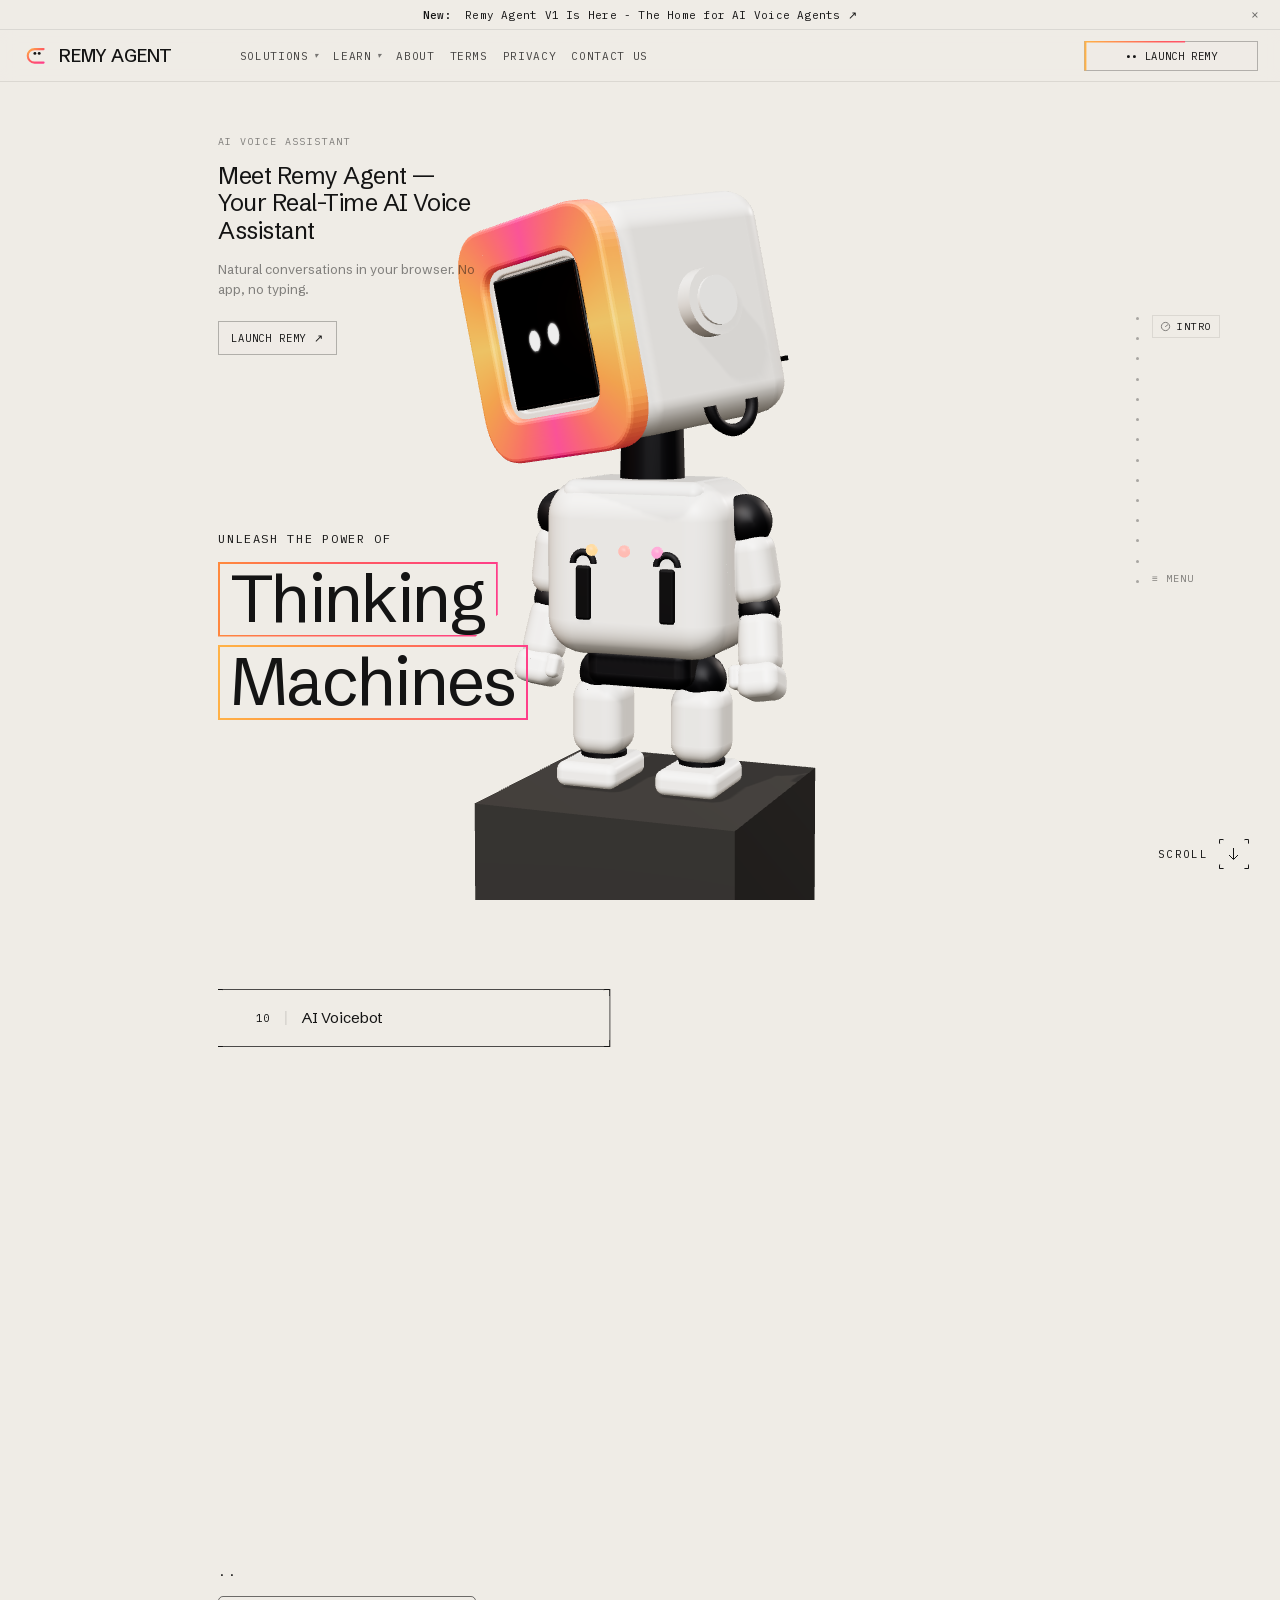
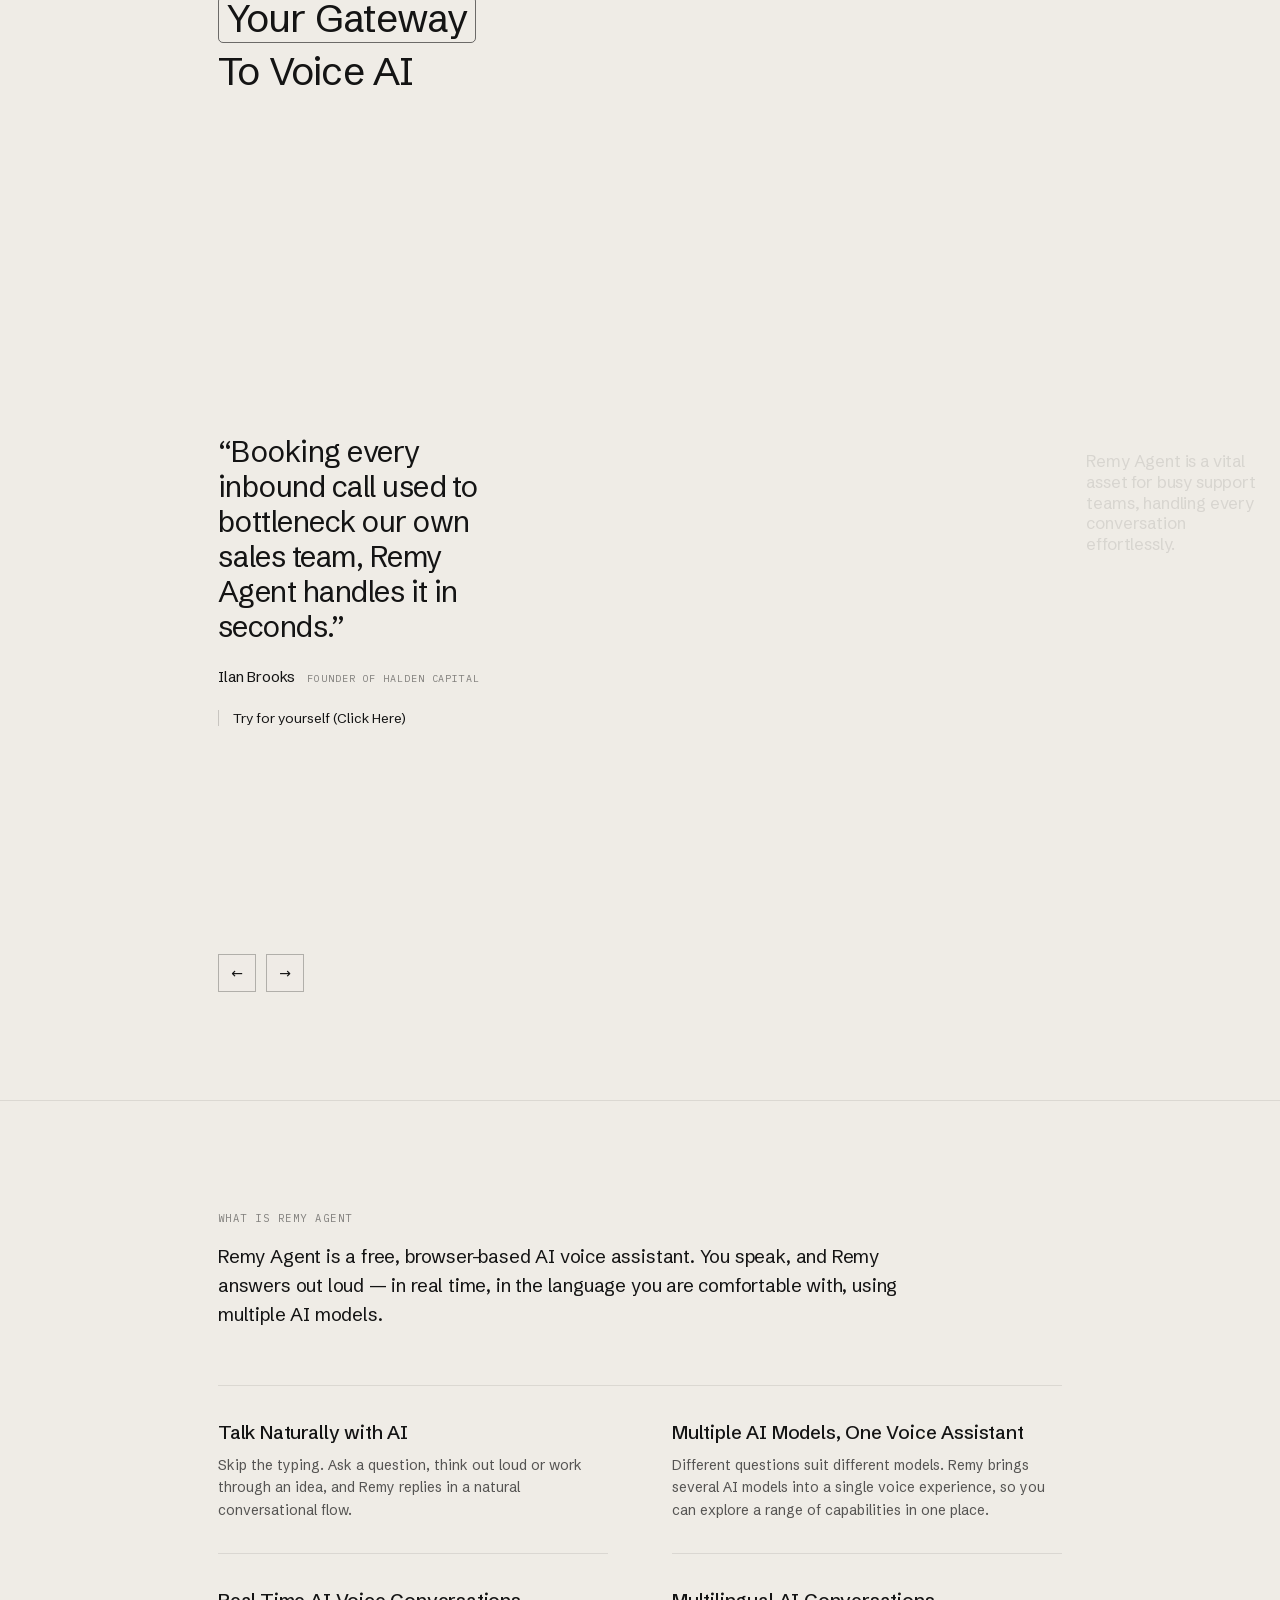
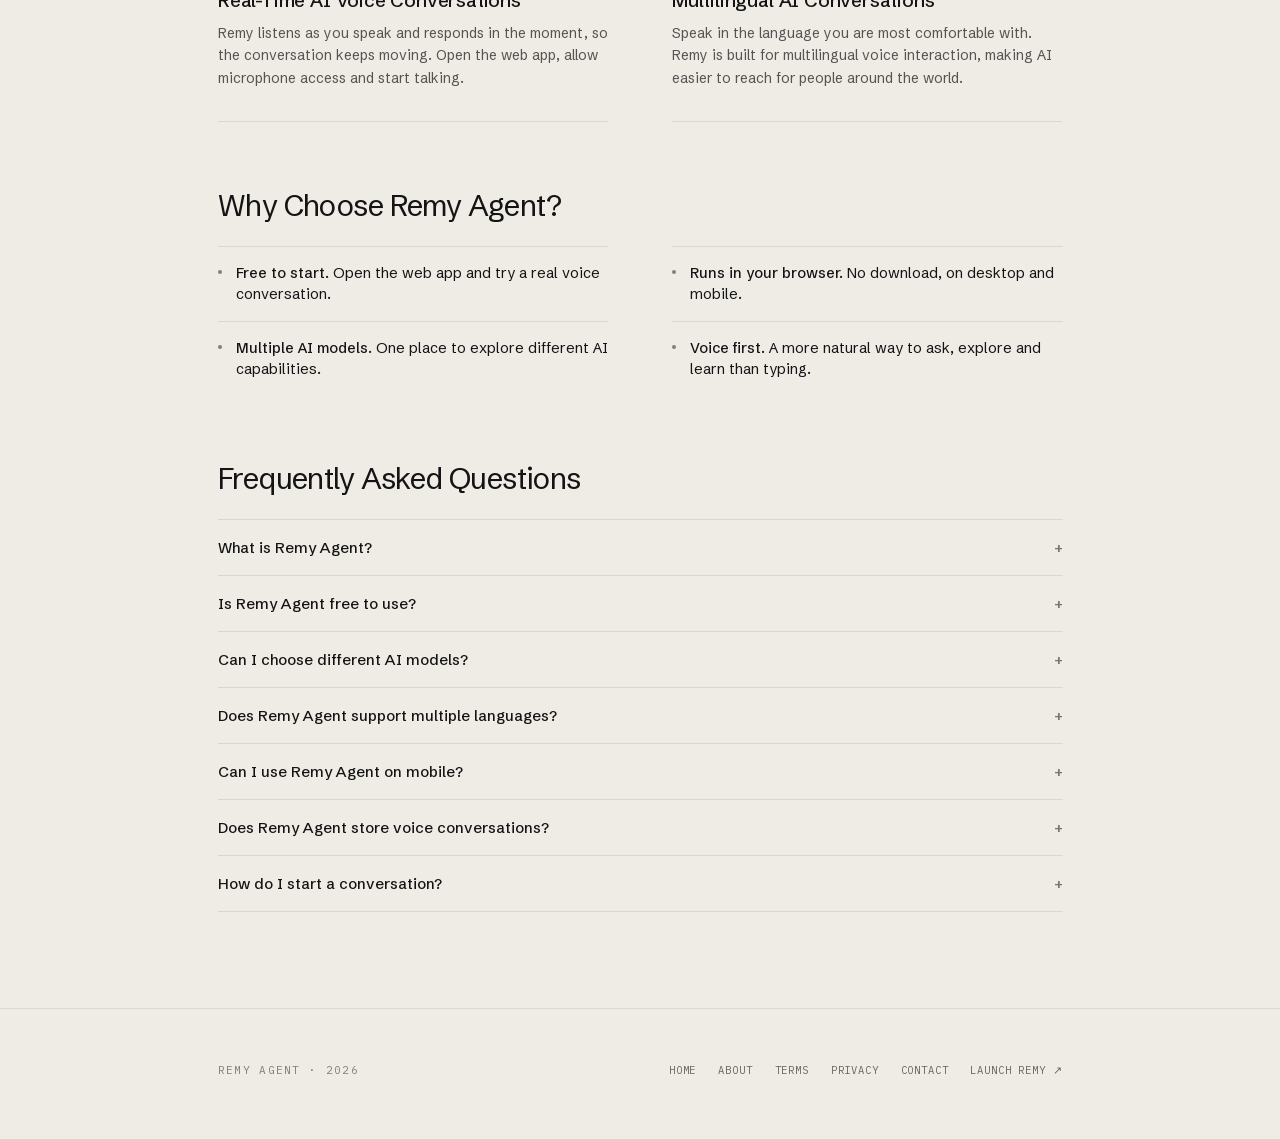
==== commit efc4ea66: "Add files via upload" ====
--- a/index.html
+++ b/index.html
@@ -3,14 +3,16 @@
 <head>
 <meta charset="utf-8" />
 <meta name="viewport" content="width=device-width, initial-scale=1" />
-<title>Remy Agent – Free Real Time AI Voice Chat Assistant</title>
+<title>Remy Agent – Free Real-Time AI Voice Chat Assistant</title>
 <meta name="description" content="Talk naturally with AI using Remy Agent. Experience real-time voice conversations, multilingual support, and multiple AI models in one voice chat assistant." />
 <link rel="canonical" href="https://remyagent.cc/" />
 <meta name="robots" content="index, follow, max-image-preview:large, max-snippet:-1" />
 <meta name="author" content="DotcomAI" />
 <meta name="theme-color" content="#efece6" />
-<link rel="icon" href="favicon.svg" type="image/svg+xml" />
-<meta name="keywords" content="remy, remyai,remy ai, remy voice assisstant, dotcomai, dotcom ai, remy by dotcomai, remy agent,remyagent, manuja damsara">
+<link rel="icon" href="favicon.ico" sizes="any" />
+<link rel="icon" type="image/png" sizes="96x96" href="favicon-96x96.png" />
+<link rel="apple-touch-icon" href="apple-touch-icon.png" />
+<link rel="icon" type="image/svg+xml" href="favicon.svg" />
 <meta property="og:type" content="website" />
 <meta property="og:site_name" content="Remy Agent" />
 <meta property="og:locale" content="en_US" />
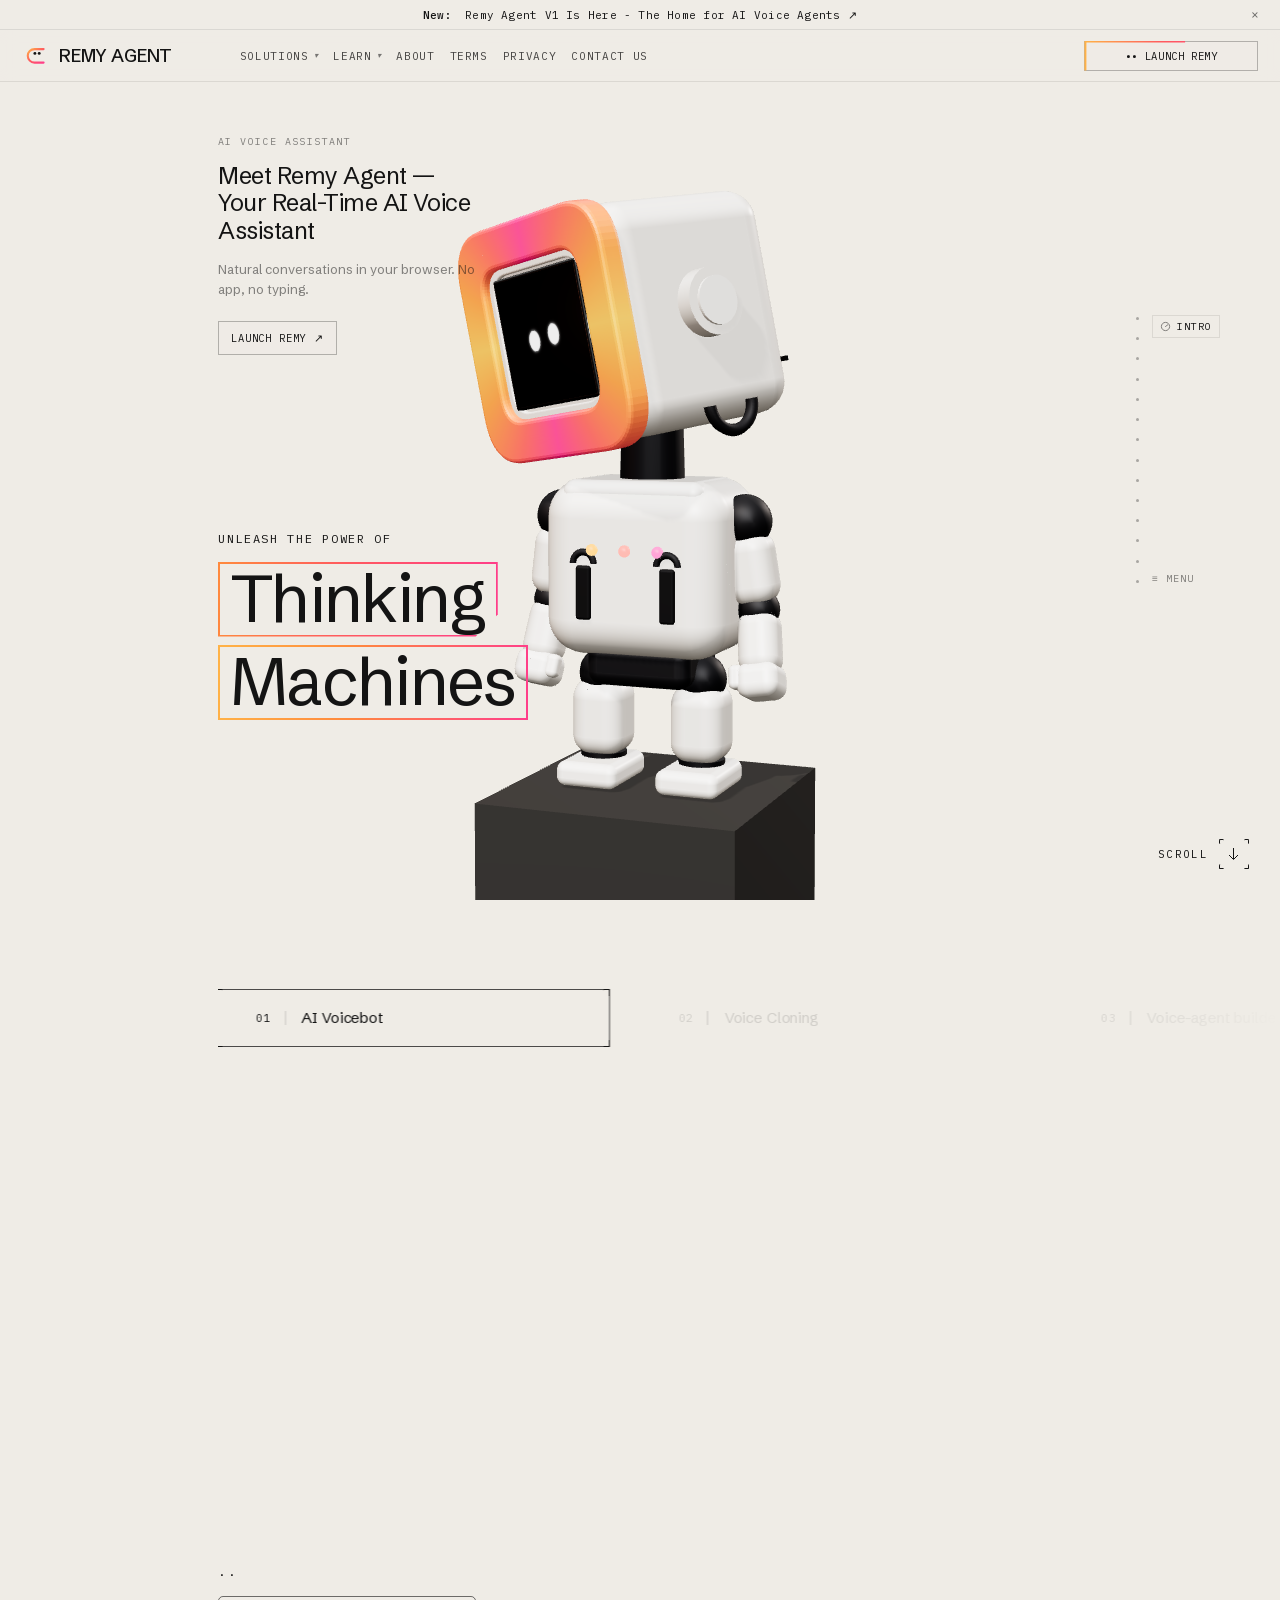
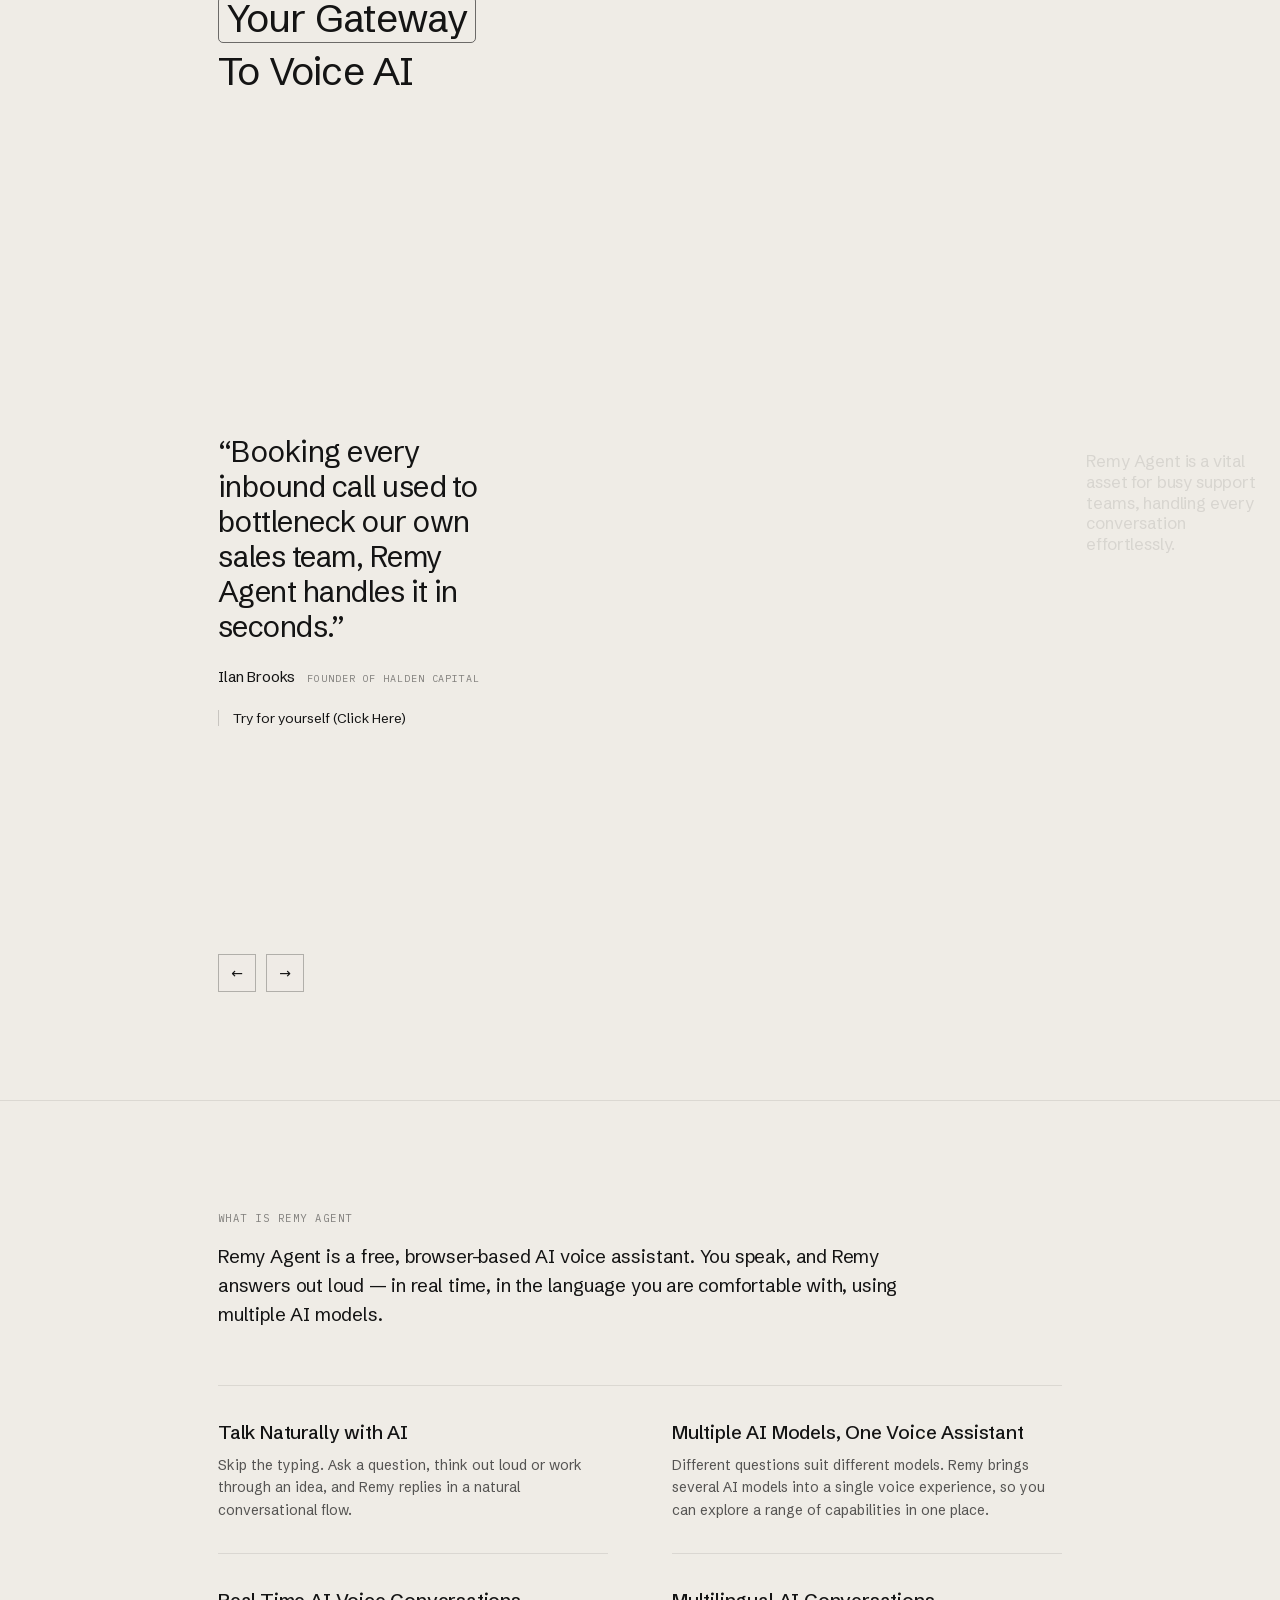
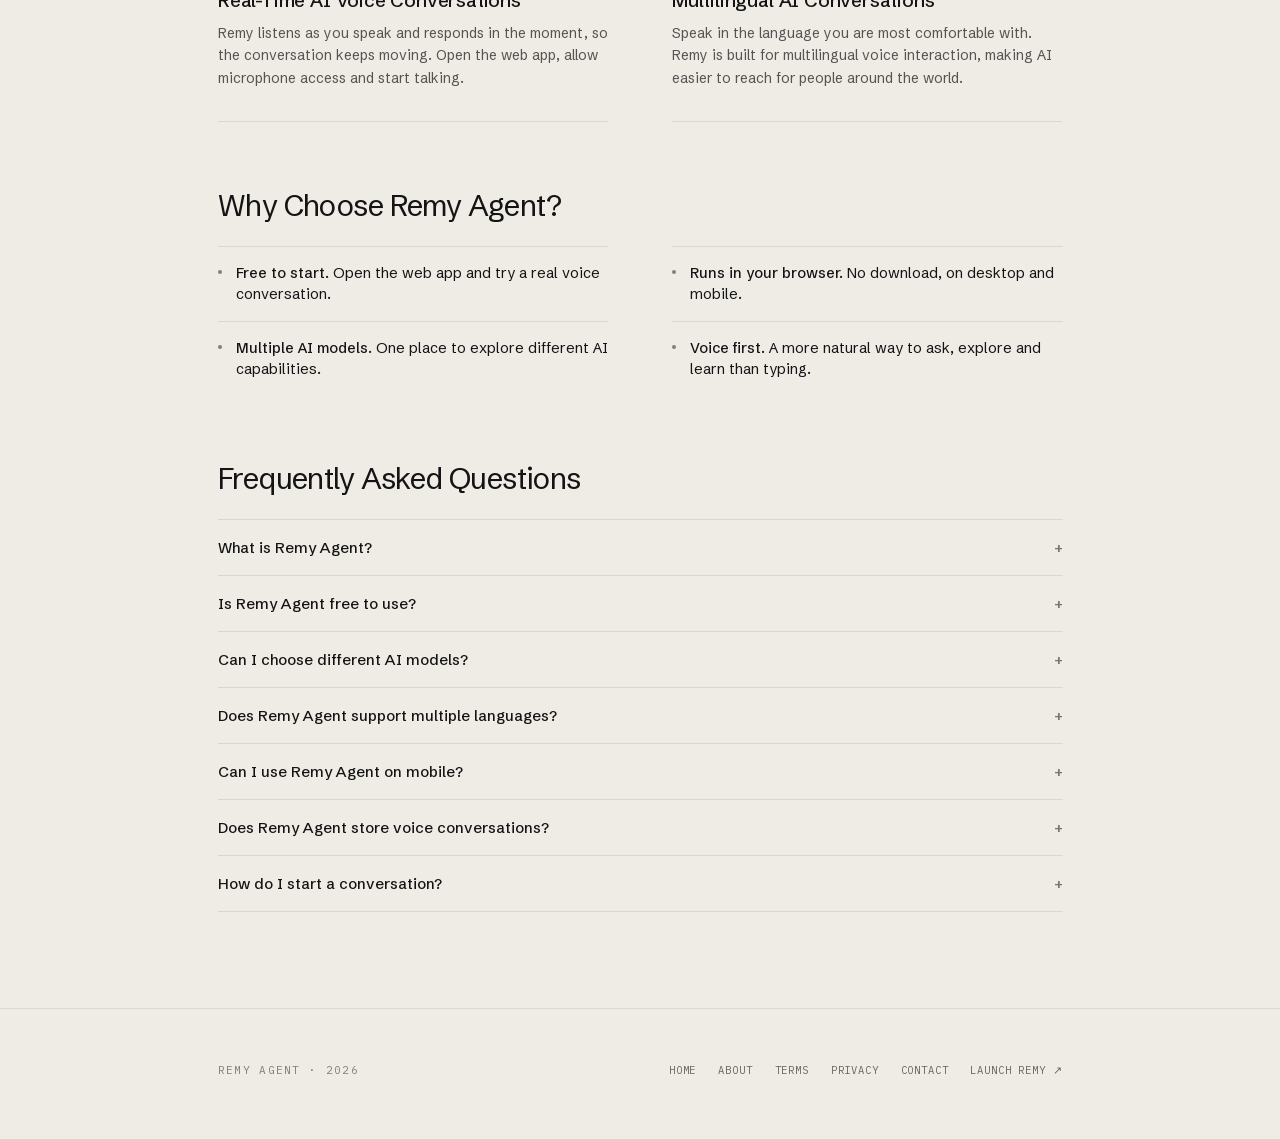
==== commit 730a2808: "Update index.html" ====
--- a/index.html
+++ b/index.html
@@ -3,7 +3,7 @@
 <head>
 <meta charset="utf-8" />
 <meta name="viewport" content="width=device-width, initial-scale=1" />
-<title>Remy Agent – Free Real-Time AI Voice Chat Assistant</title>
+<title>Remy Agent – Free Real Time AI Voice Chat Assistant</title>
 <meta name="description" content="Talk naturally with AI using Remy Agent. Experience real-time voice conversations, multilingual support, and multiple AI models in one voice chat assistant." />
 <link rel="canonical" href="https://remyagent.cc/" />
 <meta name="robots" content="index, follow, max-image-preview:large, max-snippet:-1" />
@@ -13,6 +13,7 @@
 <link rel="icon" type="image/png" sizes="96x96" href="favicon-96x96.png" />
 <link rel="apple-touch-icon" href="apple-touch-icon.png" />
 <link rel="icon" type="image/svg+xml" href="favicon.svg" />
+<meta name="keywords" content="remy, remyai,remy ai, remy voice assisstant, dotcomai, dotcom ai, remy by dotcomai, remy agent,remyagent, manuja damsara">
 <meta property="og:type" content="website" />
 <meta property="og:site_name" content="Remy Agent" />
 <meta property="og:locale" content="en_US" />
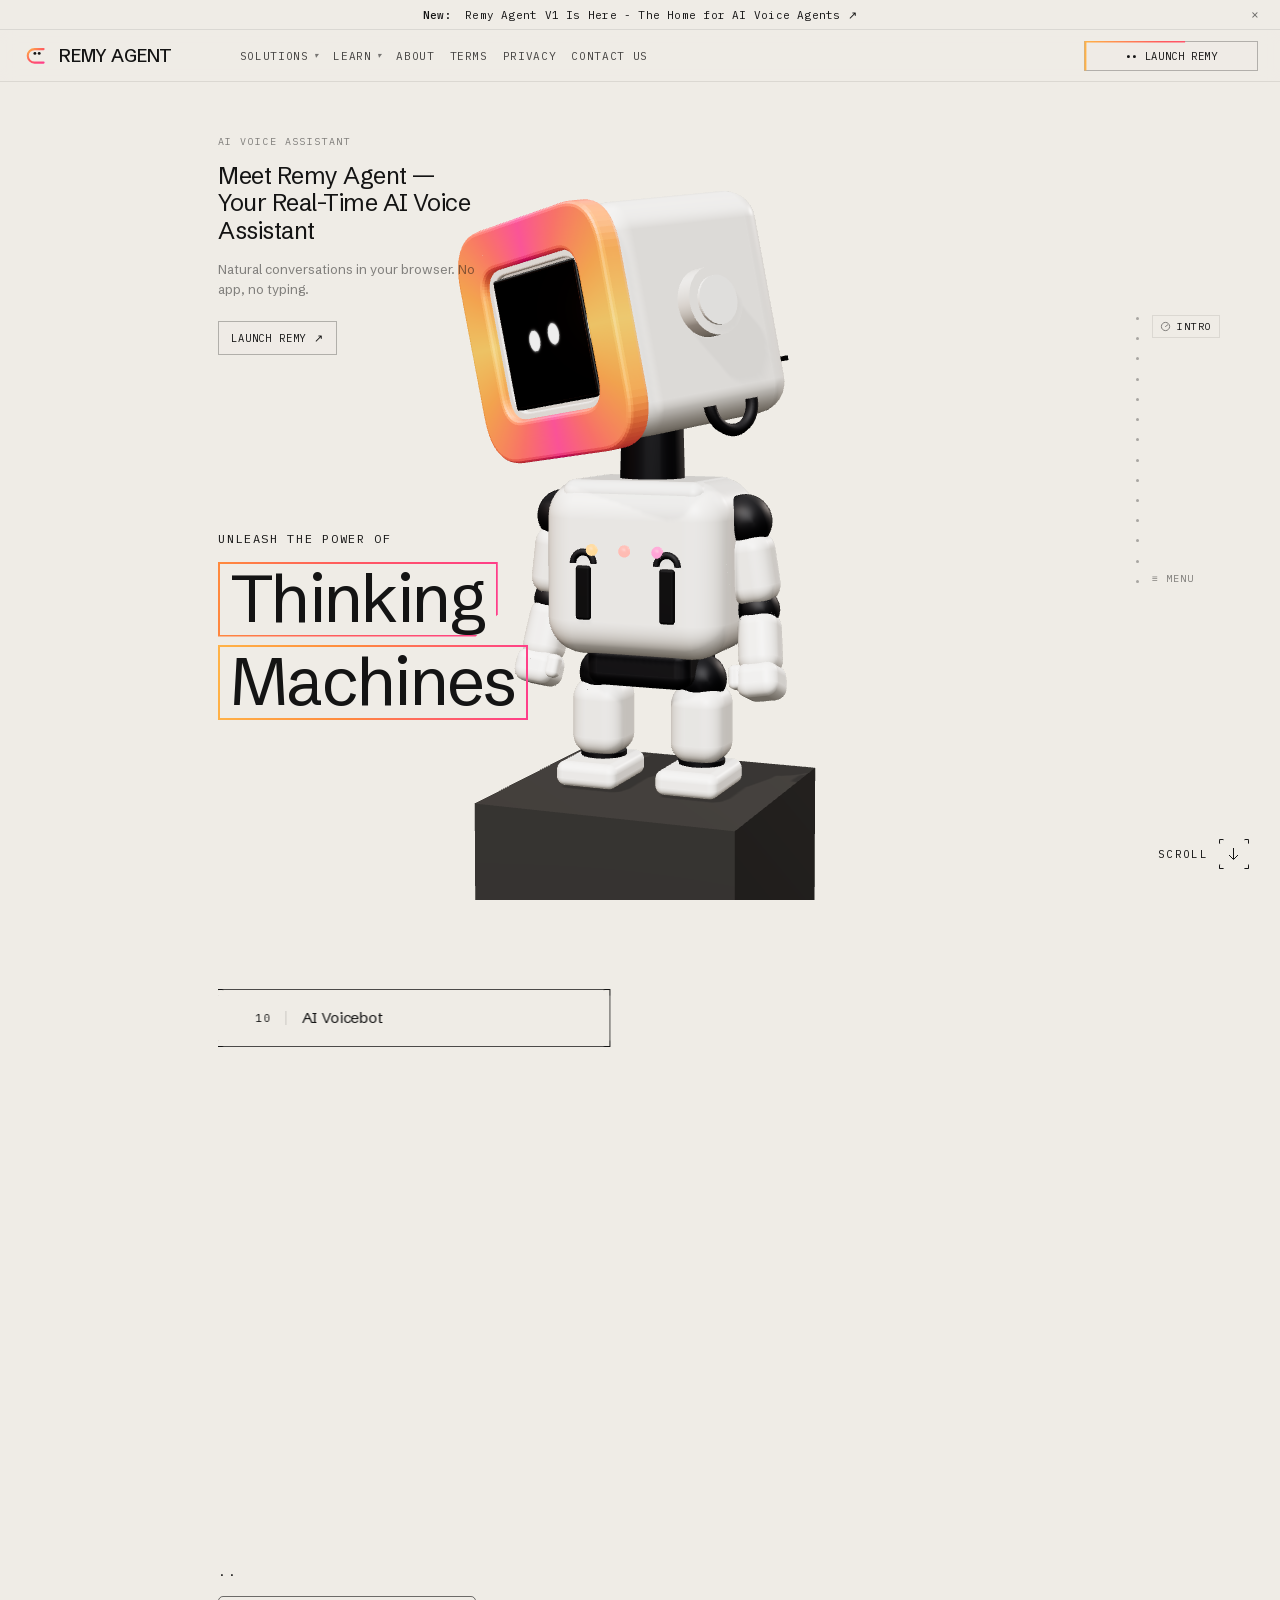
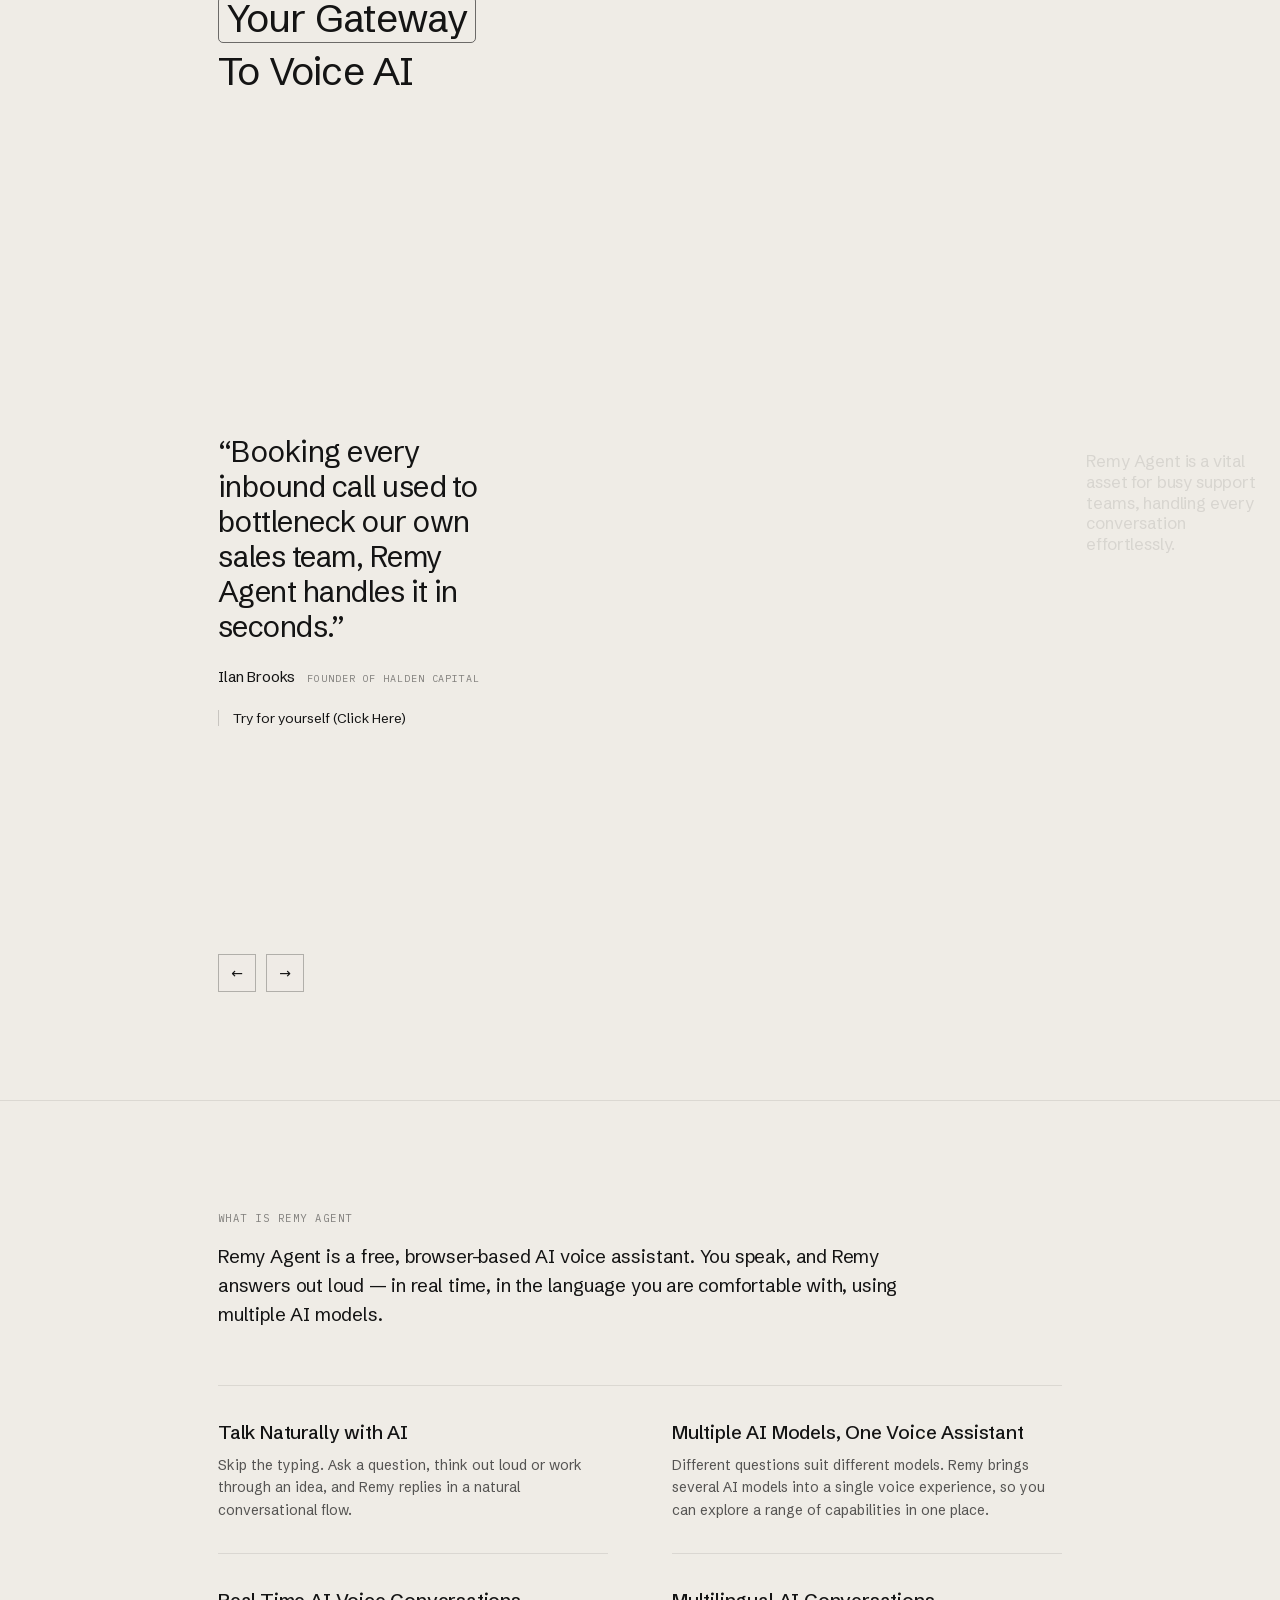
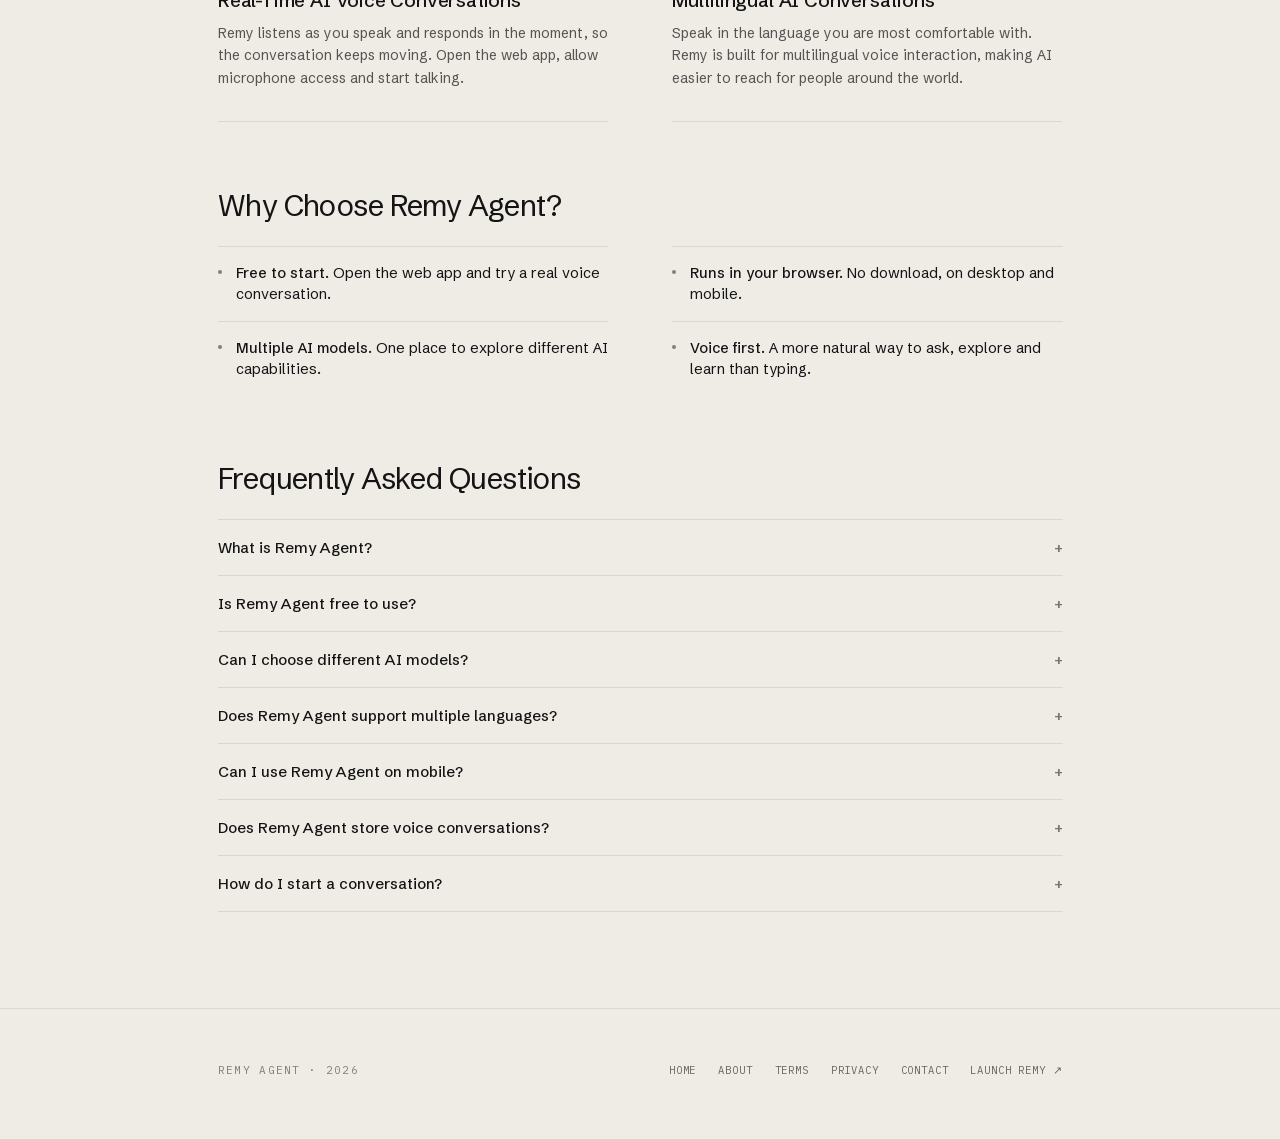
==== commit fb9bc15c: "Add files via upload" ====
--- a/index.html
+++ b/index.html
@@ -3,17 +3,17 @@
 <head>
 <meta charset="utf-8" />
 <meta name="viewport" content="width=device-width, initial-scale=1" />
-<title>Remy Agent – Free Real Time AI Voice Chat Assistant</title>
+<title>Remy Agent – Free Real-Time AI Voice Chat Assistant</title>
 <meta name="description" content="Talk naturally with AI using Remy Agent. Experience real-time voice conversations, multilingual support, and multiple AI models in one voice chat assistant." />
 <link rel="canonical" href="https://remyagent.cc/" />
 <meta name="robots" content="index, follow, max-image-preview:large, max-snippet:-1" />
 <meta name="author" content="DotcomAI" />
 <meta name="theme-color" content="#efece6" />
 <link rel="icon" href="favicon.ico" sizes="any" />
+<link rel="icon" type="image/png" sizes="48x48" href="favicon-48x48.png" />
 <link rel="icon" type="image/png" sizes="96x96" href="favicon-96x96.png" />
 <link rel="apple-touch-icon" href="apple-touch-icon.png" />
 <link rel="icon" type="image/svg+xml" href="favicon.svg" />
-<meta name="keywords" content="remy, remyai,remy ai, remy voice assisstant, dotcomai, dotcom ai, remy by dotcomai, remy agent,remyagent, manuja damsara">
 <meta property="og:type" content="website" />
 <meta property="og:site_name" content="Remy Agent" />
 <meta property="og:locale" content="en_US" />
